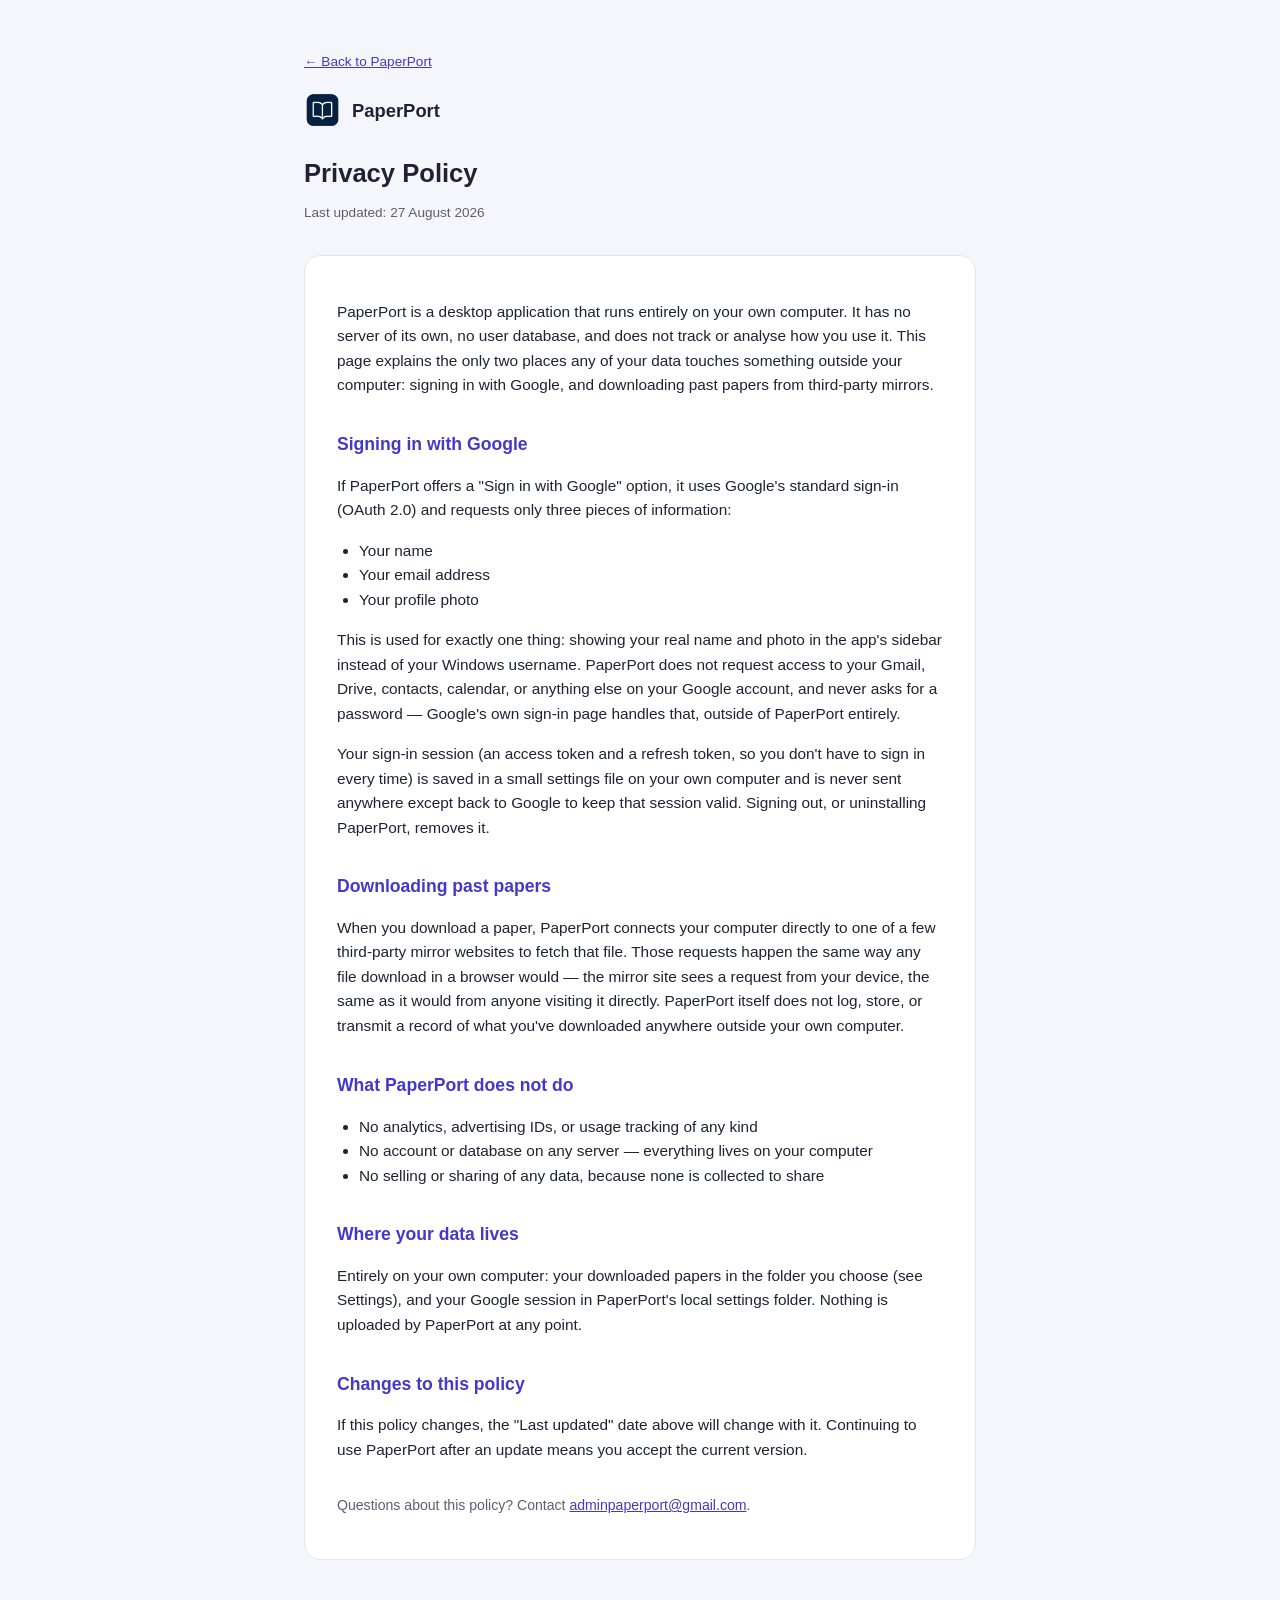
==== privacy.html @ 4df5bad0 "Initial PaperPort landing/download page, Privacy Policy, Terms of Service Co-Authored-By: Claude Son" ====
<!doctype html>
<html lang="en">
<head>
<meta charset="utf-8">
<meta name="viewport" content="width=device-width,initial-scale=1">
<title>Privacy Policy — PaperPort</title>
<link rel="icon" href="icon.png">
<style>
  :root{
    --primary:#5b4fe9; --primary-dark:#4438c9; --ink:#1f2233; --muted:#5c5f73;
    --bg:#f5f6fb; --surface:#ffffff; --border:#e6e6f0;
  }
  *{box-sizing:border-box}
  body{
    margin:0; background:var(--bg); color:var(--ink);
    font-family:-apple-system,BlinkMacSystemFont,"Segoe UI",Roboto,sans-serif;
    line-height:1.6;
  }
  .wrap{max-width:720px; margin:0 auto; padding:48px 24px 80px}
  .brand{display:flex; align-items:center; gap:12px; margin-bottom:8px}
  .brand img{width:36px; height:36px; border-radius:10px}
  .brand strong{font-size:1.15rem}
  .updated{color:var(--muted); font-size:.85rem; margin:0 0 32px}
  h1{font-size:1.6rem; margin:24px 0 8px}
  h2{font-size:1.1rem; margin:32px 0 8px; color:var(--primary-dark)}
  p, li{color:var(--ink); font-size:.96rem}
  ul{padding-left:22px}
  .card{background:var(--surface); border:1px solid var(--border); border-radius:16px; padding:28px 32px}
  .contact{color:var(--muted); font-size:.88rem; margin-top:32px}
  a{color:var(--primary-dark)}
  .back{display:inline-block; margin-bottom:20px; font-size:.85rem}
</style>
</head>
<body>
<div class="wrap">
  <a class="back" href="index.html">← Back to PaperPort</a>
  <div class="brand"><img src="icon.png" alt=""><strong>PaperPort</strong></div>
  <h1>Privacy Policy</h1>
  <p class="updated">Last updated: 27 August 2026</p>

  <div class="card">
    <p>PaperPort is a desktop application that runs entirely on your own computer. It has no
    server of its own, no user database, and does not track or analyse how you use it. This
    page explains the only two places any of your data touches something outside your
    computer: signing in with Google, and downloading past papers from third-party mirrors.</p>

    <h2>Signing in with Google</h2>
    <p>If PaperPort offers a "Sign in with Google" option, it uses Google's standard sign-in
    (OAuth 2.0) and requests only three pieces of information:</p>
    <ul>
      <li>Your name</li>
      <li>Your email address</li>
      <li>Your profile photo</li>
    </ul>
    <p>This is used for exactly one thing: showing your real name and photo in the app's
    sidebar instead of your Windows username. PaperPort does not request access to your
    Gmail, Drive, contacts, calendar, or anything else on your Google account, and never asks
    for a password — Google's own sign-in page handles that, outside of PaperPort entirely.</p>
    <p>Your sign-in session (an access token and a refresh token, so you don't have to sign in
    every time) is saved in a small settings file on your own computer and is never sent
    anywhere except back to Google to keep that session valid. Signing out, or uninstalling
    PaperPort, removes it.</p>

    <h2>Downloading past papers</h2>
    <p>When you download a paper, PaperPort connects your computer directly to one of a few
    third-party mirror websites to fetch that file. Those requests happen the same way any
    file download in a browser would — the mirror site sees a request from your device, the
    same as it would from anyone visiting it directly. PaperPort itself does not log, store,
    or transmit a record of what you've downloaded anywhere outside your own computer.</p>

    <h2>What PaperPort does not do</h2>
    <ul>
      <li>No analytics, advertising IDs, or usage tracking of any kind</li>
      <li>No account or database on any server — everything lives on your computer</li>
      <li>No selling or sharing of any data, because none is collected to share</li>
    </ul>

    <h2>Where your data lives</h2>
    <p>Entirely on your own computer: your downloaded papers in the folder you choose (see
    Settings), and your Google session in PaperPort's local settings folder. Nothing is
    uploaded by PaperPort at any point.</p>

    <h2>Changes to this policy</h2>
    <p>If this policy changes, the "Last updated" date above will change with it. Continuing
    to use PaperPort after an update means you accept the current version.</p>

    <p class="contact">Questions about this policy? Contact
      <a href="mailto:adminpaperport@gmail.com">adminpaperport@gmail.com</a>.</p>
  </div>
</div>
</body>
</html>
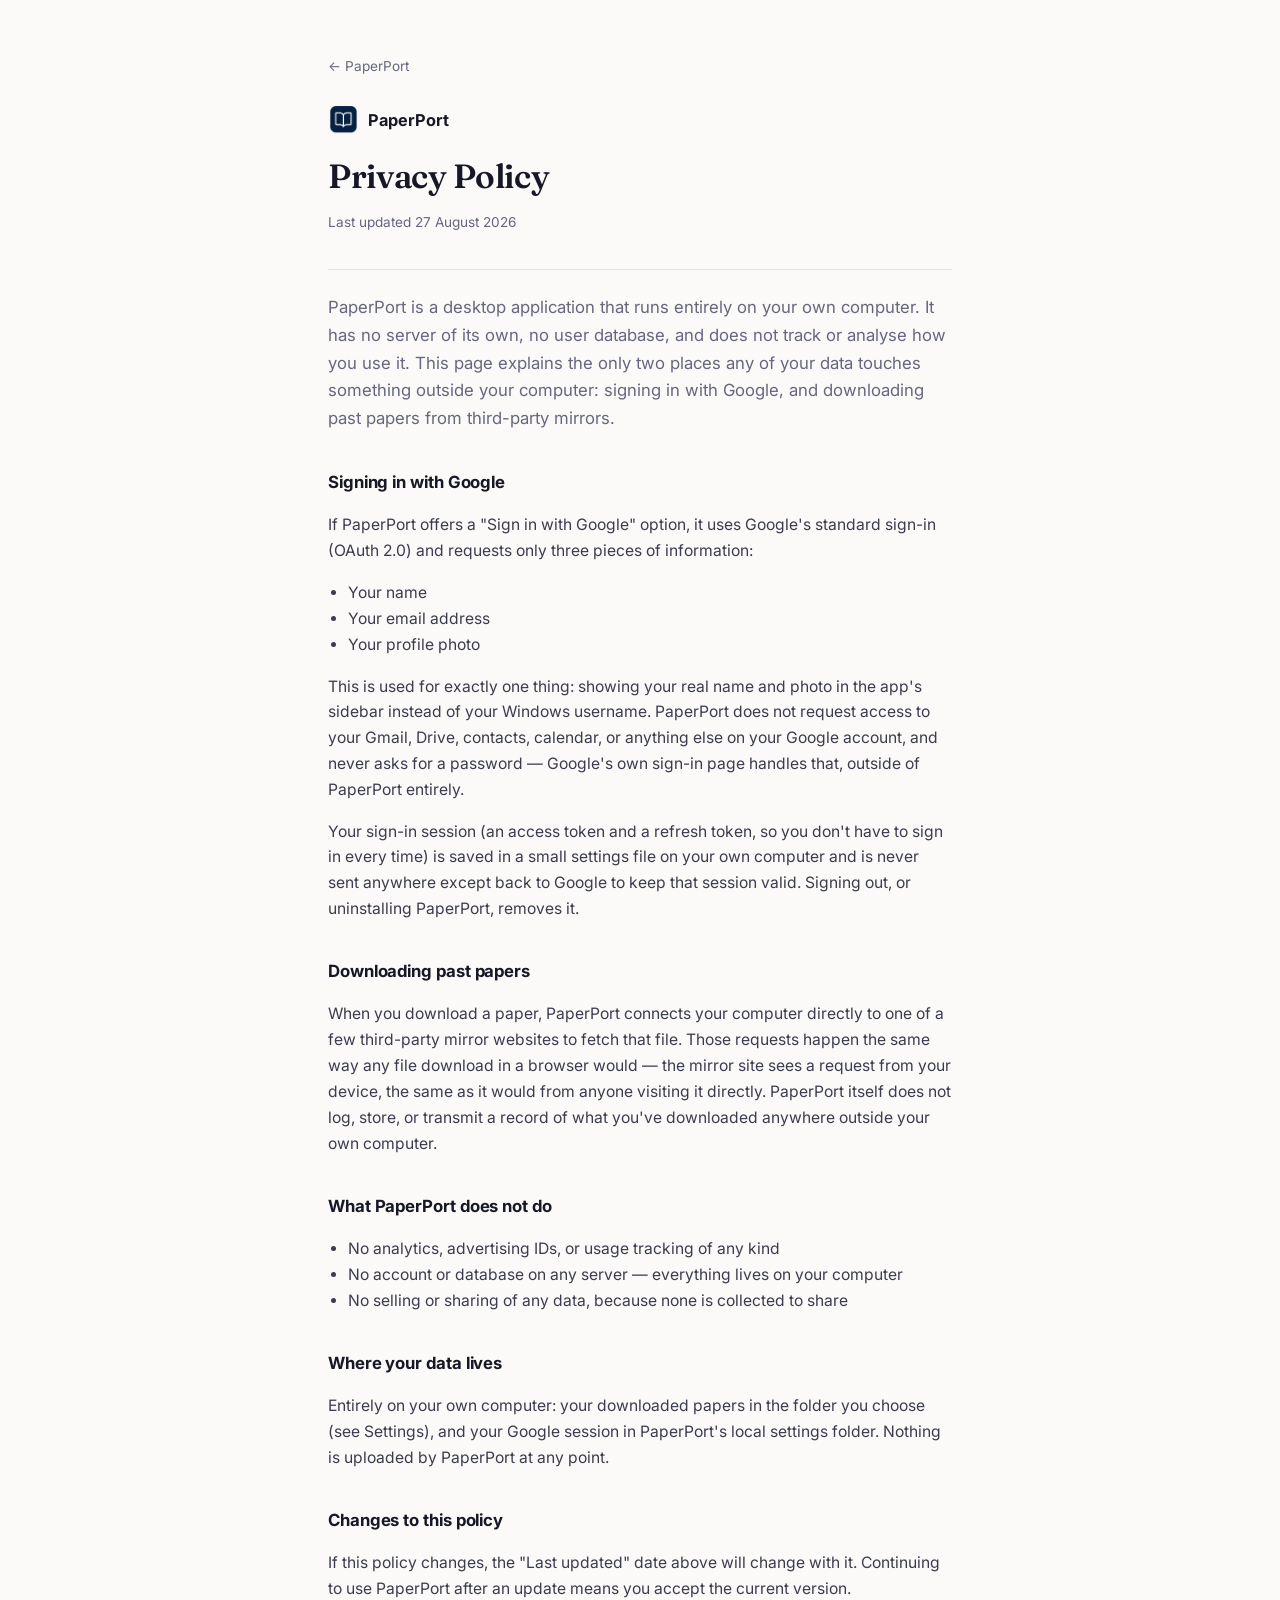
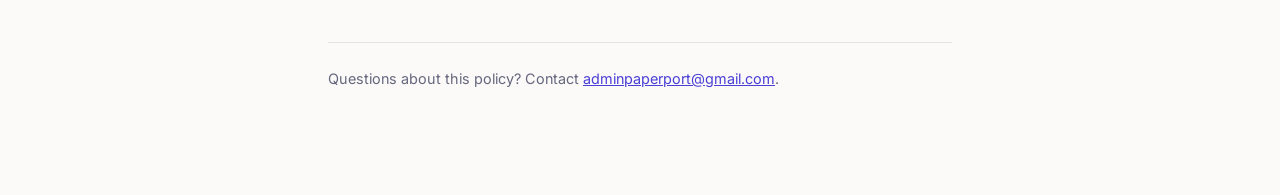
==== commit b6e053e3: "Redesign: editorial serif/sans pairing, real app mockup instead of placeholder, drop generic icon-gr" ====
--- a/privacy.html
+++ b/privacy.html
@@ -5,88 +5,91 @@
 <meta name="viewport" content="width=device-width,initial-scale=1">
 <title>Privacy Policy — PaperPort</title>
 <link rel="icon" href="icon.png">
+<link rel="preconnect" href="https://fonts.googleapis.com">
+<link rel="preconnect" href="https://fonts.gstatic.com" crossorigin>
+<link href="https://fonts.googleapis.com/css2?family=Fraunces:opsz,wght@9..144,500;9..144,600&family=Inter:wght@400;500;600;700&display=swap" rel="stylesheet">
 <style>
   :root{
-    --primary:#5b4fe9; --primary-dark:#4438c9; --ink:#1f2233; --muted:#5c5f73;
-    --bg:#f5f6fb; --surface:#ffffff; --border:#e6e6f0;
+    --primary:#4a3fd6; --ink:#171826; --muted:#66677e; --bg:#fbfaf8;
+    --line:#e5e3dd;
   }
   *{box-sizing:border-box}
   body{
     margin:0; background:var(--bg); color:var(--ink);
-    font-family:-apple-system,BlinkMacSystemFont,"Segoe UI",Roboto,sans-serif;
-    line-height:1.6;
+    font-family:'Inter',-apple-system,BlinkMacSystemFont,"Segoe UI",Roboto,sans-serif;
+    line-height:1.65; -webkit-font-smoothing:antialiased;
   }
-  .wrap{max-width:720px; margin:0 auto; padding:48px 24px 80px}
-  .brand{display:flex; align-items:center; gap:12px; margin-bottom:8px}
-  .brand img{width:36px; height:36px; border-radius:10px}
-  .brand strong{font-size:1.15rem}
-  .updated{color:var(--muted); font-size:.85rem; margin:0 0 32px}
-  h1{font-size:1.6rem; margin:24px 0 8px}
-  h2{font-size:1.1rem; margin:32px 0 8px; color:var(--primary-dark)}
-  p, li{color:var(--ink); font-size:.96rem}
-  ul{padding-left:22px}
-  .card{background:var(--surface); border:1px solid var(--border); border-radius:16px; padding:28px 32px}
-  .contact{color:var(--muted); font-size:.88rem; margin-top:32px}
-  a{color:var(--primary-dark)}
-  .back{display:inline-block; margin-bottom:20px; font-size:.85rem}
+  h1,.serif{font-family:'Fraunces',Georgia,serif}
+  a{color:var(--primary)}
+  .wrap{max-width:680px; margin:0 auto; padding:52px 28px 90px}
+  .back{display:inline-flex; align-items:center; gap:6px; font-size:.85rem; color:var(--muted); text-decoration:none; margin-bottom:28px}
+  .back:hover{color:var(--ink)}
+  .brand{display:flex; align-items:center; gap:10px; margin-bottom:6px}
+  .brand img{width:30px; height:30px; border-radius:8px}
+  .brand strong{font-size:1.02rem}
+  .updated{color:var(--muted); font-size:.85rem; margin:0 0 36px}
+  h1{font-size:2.1rem; font-weight:600; letter-spacing:-.01em; margin:14px 0 6px}
+  h2{font-size:1.05rem; font-weight:700; margin:36px 0 10px; letter-spacing:-.005em}
+  p, li{color:#3b3c4d; font-size:.98rem}
+  ul{padding-left:20px}
+  .lead{font-size:1.05rem; color:var(--muted); border-top:1px solid var(--line); padding-top:24px; margin-top:8px}
+  .contact{color:var(--muted); font-size:.9rem; margin-top:40px; padding-top:24px; border-top:1px solid var(--line)}
 </style>
 </head>
 <body>
 <div class="wrap">
-  <a class="back" href="index.html">← Back to PaperPort</a>
+  <a class="back" href="index.html">← PaperPort</a>
   <div class="brand"><img src="icon.png" alt=""><strong>PaperPort</strong></div>
   <h1>Privacy Policy</h1>
-  <p class="updated">Last updated: 27 August 2026</p>
+  <p class="updated">Last updated 27 August 2026</p>
 
-  <div class="card">
-    <p>PaperPort is a desktop application that runs entirely on your own computer. It has no
-    server of its own, no user database, and does not track or analyse how you use it. This
-    page explains the only two places any of your data touches something outside your
-    computer: signing in with Google, and downloading past papers from third-party mirrors.</p>
+  <p class="lead">PaperPort is a desktop application that runs entirely on your own computer. It has no
+  server of its own, no user database, and does not track or analyse how you use it. This
+  page explains the only two places any of your data touches something outside your
+  computer: signing in with Google, and downloading past papers from third-party mirrors.</p>
 
-    <h2>Signing in with Google</h2>
-    <p>If PaperPort offers a "Sign in with Google" option, it uses Google's standard sign-in
-    (OAuth 2.0) and requests only three pieces of information:</p>
-    <ul>
-      <li>Your name</li>
-      <li>Your email address</li>
-      <li>Your profile photo</li>
-    </ul>
-    <p>This is used for exactly one thing: showing your real name and photo in the app's
-    sidebar instead of your Windows username. PaperPort does not request access to your
-    Gmail, Drive, contacts, calendar, or anything else on your Google account, and never asks
-    for a password — Google's own sign-in page handles that, outside of PaperPort entirely.</p>
-    <p>Your sign-in session (an access token and a refresh token, so you don't have to sign in
-    every time) is saved in a small settings file on your own computer and is never sent
-    anywhere except back to Google to keep that session valid. Signing out, or uninstalling
-    PaperPort, removes it.</p>
+  <h2>Signing in with Google</h2>
+  <p>If PaperPort offers a "Sign in with Google" option, it uses Google's standard sign-in
+  (OAuth 2.0) and requests only three pieces of information:</p>
+  <ul>
+    <li>Your name</li>
+    <li>Your email address</li>
+    <li>Your profile photo</li>
+  </ul>
+  <p>This is used for exactly one thing: showing your real name and photo in the app's
+  sidebar instead of your Windows username. PaperPort does not request access to your
+  Gmail, Drive, contacts, calendar, or anything else on your Google account, and never asks
+  for a password — Google's own sign-in page handles that, outside of PaperPort entirely.</p>
+  <p>Your sign-in session (an access token and a refresh token, so you don't have to sign in
+  every time) is saved in a small settings file on your own computer and is never sent
+  anywhere except back to Google to keep that session valid. Signing out, or uninstalling
+  PaperPort, removes it.</p>
 
-    <h2>Downloading past papers</h2>
-    <p>When you download a paper, PaperPort connects your computer directly to one of a few
-    third-party mirror websites to fetch that file. Those requests happen the same way any
-    file download in a browser would — the mirror site sees a request from your device, the
-    same as it would from anyone visiting it directly. PaperPort itself does not log, store,
-    or transmit a record of what you've downloaded anywhere outside your own computer.</p>
+  <h2>Downloading past papers</h2>
+  <p>When you download a paper, PaperPort connects your computer directly to one of a few
+  third-party mirror websites to fetch that file. Those requests happen the same way any
+  file download in a browser would — the mirror site sees a request from your device, the
+  same as it would from anyone visiting it directly. PaperPort itself does not log, store,
+  or transmit a record of what you've downloaded anywhere outside your own computer.</p>
 
-    <h2>What PaperPort does not do</h2>
-    <ul>
-      <li>No analytics, advertising IDs, or usage tracking of any kind</li>
-      <li>No account or database on any server — everything lives on your computer</li>
-      <li>No selling or sharing of any data, because none is collected to share</li>
-    </ul>
+  <h2>What PaperPort does not do</h2>
+  <ul>
+    <li>No analytics, advertising IDs, or usage tracking of any kind</li>
+    <li>No account or database on any server — everything lives on your computer</li>
+    <li>No selling or sharing of any data, because none is collected to share</li>
+  </ul>
 
-    <h2>Where your data lives</h2>
-    <p>Entirely on your own computer: your downloaded papers in the folder you choose (see
-    Settings), and your Google session in PaperPort's local settings folder. Nothing is
-    uploaded by PaperPort at any point.</p>
+  <h2>Where your data lives</h2>
+  <p>Entirely on your own computer: your downloaded papers in the folder you choose (see
+  Settings), and your Google session in PaperPort's local settings folder. Nothing is
+  uploaded by PaperPort at any point.</p>
 
-    <h2>Changes to this policy</h2>
-    <p>If this policy changes, the "Last updated" date above will change with it. Continuing
-    to use PaperPort after an update means you accept the current version.</p>
+  <h2>Changes to this policy</h2>
+  <p>If this policy changes, the "Last updated" date above will change with it. Continuing
+  to use PaperPort after an update means you accept the current version.</p>
 
-    <p class="contact">Questions about this policy? Contact
-      <a href="mailto:adminpaperport@gmail.com">adminpaperport@gmail.com</a>.</p>
-  </div>
+  <p class="contact">Questions about this policy? Contact
+    <a href="mailto:adminpaperport@gmail.com">adminpaperport@gmail.com</a>.</p>
 </div>
 </body>
 </html>
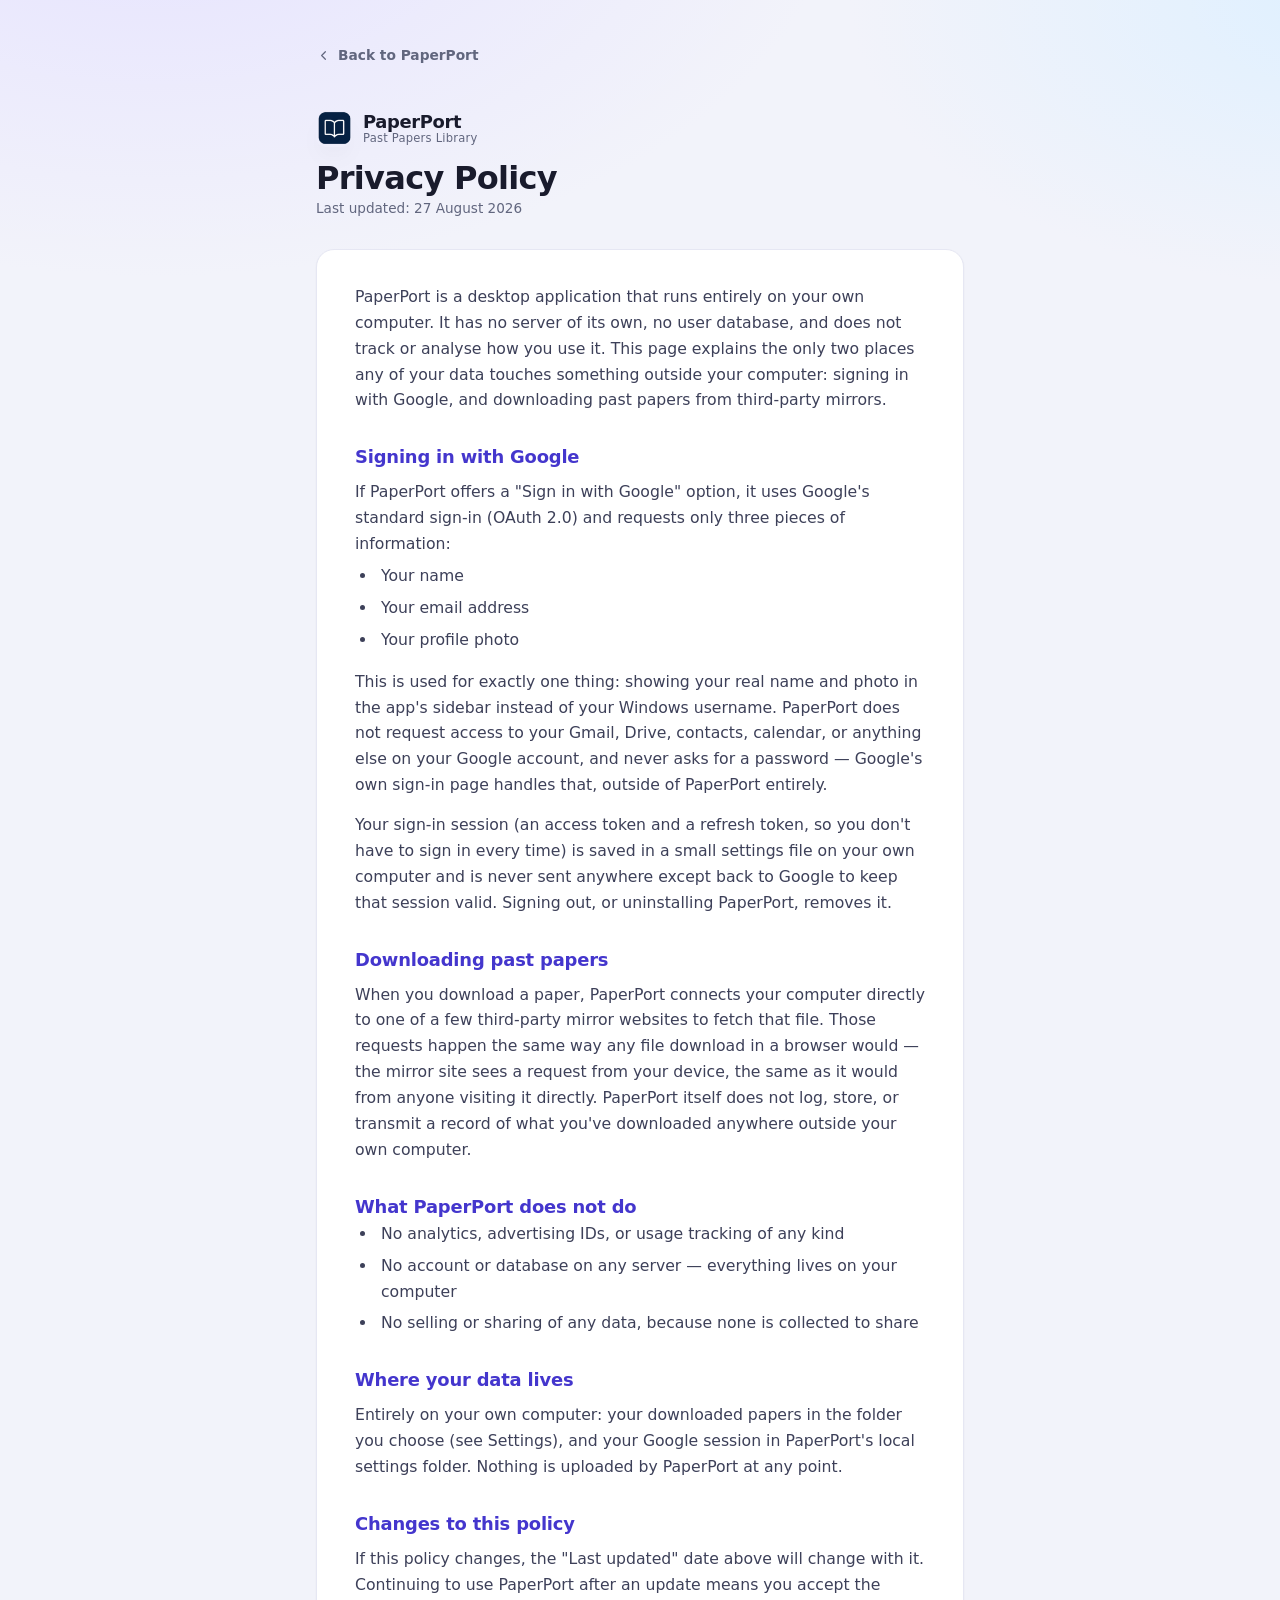
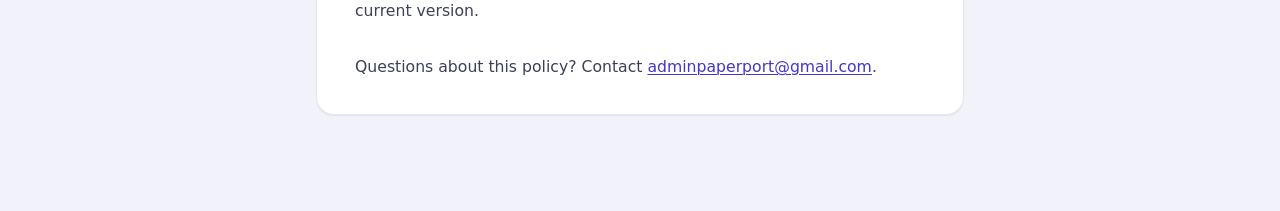
==== commit 9e4d783f: "Redesign the site on PaperPort's app design system Rebuild index.html, privacy.html and terms.html a" ====
--- a/privacy.html
+++ b/privacy.html
@@ -4,92 +4,90 @@
 <meta charset="utf-8">
 <meta name="viewport" content="width=device-width,initial-scale=1">
 <title>Privacy Policy — PaperPort</title>
+<meta name="description" content="How PaperPort handles your data: it runs entirely on your own computer, with no server, no database, and no tracking.">
 <link rel="icon" href="icon.png">
-<link rel="preconnect" href="https://fonts.googleapis.com">
-<link rel="preconnect" href="https://fonts.gstatic.com" crossorigin>
-<link href="https://fonts.googleapis.com/css2?family=Fraunces:opsz,wght@9..144,500;9..144,600&family=Inter:wght@400;500;600;700&display=swap" rel="stylesheet">
-<style>
-  :root{
-    --primary:#4a3fd6; --ink:#171826; --muted:#66677e; --bg:#fbfaf8;
-    --line:#e5e3dd;
-  }
-  *{box-sizing:border-box}
-  body{
-    margin:0; background:var(--bg); color:var(--ink);
-    font-family:'Inter',-apple-system,BlinkMacSystemFont,"Segoe UI",Roboto,sans-serif;
-    line-height:1.65; -webkit-font-smoothing:antialiased;
-  }
-  h1,.serif{font-family:'Fraunces',Georgia,serif}
-  a{color:var(--primary)}
-  .wrap{max-width:680px; margin:0 auto; padding:52px 28px 90px}
-  .back{display:inline-flex; align-items:center; gap:6px; font-size:.85rem; color:var(--muted); text-decoration:none; margin-bottom:28px}
-  .back:hover{color:var(--ink)}
-  .brand{display:flex; align-items:center; gap:10px; margin-bottom:6px}
-  .brand img{width:30px; height:30px; border-radius:8px}
-  .brand strong{font-size:1.02rem}
-  .updated{color:var(--muted); font-size:.85rem; margin:0 0 36px}
-  h1{font-size:2.1rem; font-weight:600; letter-spacing:-.01em; margin:14px 0 6px}
-  h2{font-size:1.05rem; font-weight:700; margin:36px 0 10px; letter-spacing:-.005em}
-  p, li{color:#3b3c4d; font-size:.98rem}
-  ul{padding-left:20px}
-  .lead{font-size:1.05rem; color:var(--muted); border-top:1px solid var(--line); padding-top:24px; margin-top:8px}
-  .contact{color:var(--muted); font-size:.9rem; margin-top:40px; padding-top:24px; border-top:1px solid var(--line)}
-</style>
+<link rel="stylesheet" href="site.css">
 </head>
-<body>
-<div class="wrap">
-  <a class="back" href="index.html">← PaperPort</a>
-  <div class="brand"><img src="icon.png" alt=""><strong>PaperPort</strong></div>
-  <h1>Privacy Policy</h1>
-  <p class="updated">Last updated 27 August 2026</p>
+<body class="page-legal">
+<!--
+  DIRECTION CONTRACT — PaperPort Privacy Policy (PaperPort-Site privacy.html), Read
+  THESIS: A legal page that reads as part of the product, not a bolted-on
+    document. It refuses the flat generic-sans legal template the incumbent used.
+  OWN-WORLD: The shipped app's system — committed purple #5b4fe9, Segoe UI
+    Variable, dual radial-gradient ground, one soft-shadowed surface card, 18px
+    radii, purple section headings, full dark mode. Shared with site.css.
+  STORY: The reader wants to know what leaves their computer. They find the
+    answer — almost nothing — laid out in scannable sections with clear headings.
+  FIRST VIEWPORT: Back link, brand lockup, "Privacy Policy" H1, last-updated line,
+    then the policy opening inside a single reading card at a 68ch measure.
+  FORM: Single-column legal reading page. Inherits the established app world; no
+    concept-seed. Legal copy is verbatim from the prior version.
+  FINISH: unreviewed and undocumented is unfinished; this build ends with the finish review, the verdict, DESIGN.md, and every shipping raster carrying its provenance.
+-->
+<main>
+  <a class="back-link" href="index.html">
+    <svg viewBox="0 0 24 24" fill="none" aria-hidden="true"><path d="M15 6l-6 6 6 6" stroke="currentColor" stroke-width="1.9" stroke-linecap="round" stroke-linejoin="round"/></svg>
+    Back to PaperPort
+  </a>
 
-  <p class="lead">PaperPort is a desktop application that runs entirely on your own computer. It has no
-  server of its own, no user database, and does not track or analyse how you use it. This
-  page explains the only two places any of your data touches something outside your
-  computer: signing in with Google, and downloading past papers from third-party mirrors.</p>
+  <div class="legal-head">
+    <a class="brand" href="index.html">
+      <img src="icon.png" alt="">
+      <span class="brand-text"><strong>PaperPort</strong><span>Past Papers Library</span></span>
+    </a>
+    <h1>Privacy Policy</h1>
+    <p class="legal-updated">Last updated: 27 August 2026</p>
+  </div>
 
-  <h2>Signing in with Google</h2>
-  <p>If PaperPort offers a "Sign in with Google" option, it uses Google's standard sign-in
-  (OAuth 2.0) and requests only three pieces of information:</p>
-  <ul>
-    <li>Your name</li>
-    <li>Your email address</li>
-    <li>Your profile photo</li>
-  </ul>
-  <p>This is used for exactly one thing: showing your real name and photo in the app's
-  sidebar instead of your Windows username. PaperPort does not request access to your
-  Gmail, Drive, contacts, calendar, or anything else on your Google account, and never asks
-  for a password — Google's own sign-in page handles that, outside of PaperPort entirely.</p>
-  <p>Your sign-in session (an access token and a refresh token, so you don't have to sign in
-  every time) is saved in a small settings file on your own computer and is never sent
-  anywhere except back to Google to keep that session valid. Signing out, or uninstalling
-  PaperPort, removes it.</p>
+  <article class="legal-card">
+    <p>PaperPort is a desktop application that runs entirely on your own computer. It has no
+    server of its own, no user database, and does not track or analyse how you use it. This
+    page explains the only two places any of your data touches something outside your
+    computer: signing in with Google, and downloading past papers from third-party mirrors.</p>
 
-  <h2>Downloading past papers</h2>
-  <p>When you download a paper, PaperPort connects your computer directly to one of a few
-  third-party mirror websites to fetch that file. Those requests happen the same way any
-  file download in a browser would — the mirror site sees a request from your device, the
-  same as it would from anyone visiting it directly. PaperPort itself does not log, store,
-  or transmit a record of what you've downloaded anywhere outside your own computer.</p>
+    <h2>Signing in with Google</h2>
+    <p>If PaperPort offers a "Sign in with Google" option, it uses Google's standard sign-in
+    (OAuth 2.0) and requests only three pieces of information:</p>
+    <ul>
+      <li>Your name</li>
+      <li>Your email address</li>
+      <li>Your profile photo</li>
+    </ul>
+    <p>This is used for exactly one thing: showing your real name and photo in the app's
+    sidebar instead of your Windows username. PaperPort does not request access to your
+    Gmail, Drive, contacts, calendar, or anything else on your Google account, and never asks
+    for a password — Google's own sign-in page handles that, outside of PaperPort entirely.</p>
+    <p>Your sign-in session (an access token and a refresh token, so you don't have to sign in
+    every time) is saved in a small settings file on your own computer and is never sent
+    anywhere except back to Google to keep that session valid. Signing out, or uninstalling
+    PaperPort, removes it.</p>
 
-  <h2>What PaperPort does not do</h2>
-  <ul>
-    <li>No analytics, advertising IDs, or usage tracking of any kind</li>
-    <li>No account or database on any server — everything lives on your computer</li>
-    <li>No selling or sharing of any data, because none is collected to share</li>
-  </ul>
+    <h2>Downloading past papers</h2>
+    <p>When you download a paper, PaperPort connects your computer directly to one of a few
+    third-party mirror websites to fetch that file. Those requests happen the same way any
+    file download in a browser would — the mirror site sees a request from your device, the
+    same as it would from anyone visiting it directly. PaperPort itself does not log, store,
+    or transmit a record of what you've downloaded anywhere outside your own computer.</p>
 
-  <h2>Where your data lives</h2>
-  <p>Entirely on your own computer: your downloaded papers in the folder you choose (see
-  Settings), and your Google session in PaperPort's local settings folder. Nothing is
-  uploaded by PaperPort at any point.</p>
+    <h2>What PaperPort does not do</h2>
+    <ul>
+      <li>No analytics, advertising IDs, or usage tracking of any kind</li>
+      <li>No account or database on any server — everything lives on your computer</li>
+      <li>No selling or sharing of any data, because none is collected to share</li>
+    </ul>
 
-  <h2>Changes to this policy</h2>
-  <p>If this policy changes, the "Last updated" date above will change with it. Continuing
-  to use PaperPort after an update means you accept the current version.</p>
+    <h2>Where your data lives</h2>
+    <p>Entirely on your own computer: your downloaded papers in the folder you choose (see
+    Settings), and your Google session in PaperPort's local settings folder. Nothing is
+    uploaded by PaperPort at any point.</p>
 
-  <p class="contact">Questions about this policy? Contact
-    <a href="mailto:adminpaperport@gmail.com">adminpaperport@gmail.com</a>.</p>
-</div>
+    <h2>Changes to this policy</h2>
+    <p>If this policy changes, the "Last updated" date above will change with it. Continuing
+    to use PaperPort after an update means you accept the current version.</p>
+
+    <p class="legal-contact">Questions about this policy? Contact
+      <a href="mailto:adminpaperport@gmail.com">adminpaperport@gmail.com</a>.</p>
+  </article>
+</main>
 </body>
 </html>
--- a/site.css
+++ b/site.css
@@ -0,0 +1,340 @@
+/* PaperPort marketing site — shared design system.
+   Ported from the shipped app (school_web/style.css) so the site and the product
+   read as one thing: committed purple #5b4fe9, teal accent, Segoe UI Variable,
+   dual radial-gradient ground, layered shadows, full dark mode. */
+
+:root{
+  color-scheme:light;
+  --bg:#f2f3fa;
+  --bg-tint:radial-gradient(1100px 620px at 12% -12%, #e6e3ff 0%, transparent 62%),
+            radial-gradient(900px 520px at 105% 0%, #dff0ff 0%, transparent 55%);
+  --surface:#ffffff; --surface-2:#f7f7fd; --surface-3:#eef0f9;
+  --ink:#191b2c; --ink-soft:#3d4059; --muted:#61667e;
+  --border:#e6e7f3; --border-strong:#d8d9ec;
+  --primary:#5b4fe9; --primary-dark:#4436cd; --primary-soft:#ecebfd; --primary-ring:rgba(91,79,233,.18);
+  --accent:#00b4a6;
+  --ok:#12a150;
+  /* Fill gradient for buttons/badges — tuned to hold white text at >=4.5:1 in both themes. */
+  --grad-start:#5b4fe9; --grad-end:#4436cd;
+  --grad-shadow:0 10px 26px -10px var(--primary);
+  --shadow-sm:0 1px 2px rgba(24,26,48,.05), 0 1px 1px rgba(24,26,48,.03);
+  --shadow-md:0 12px 28px -12px rgba(24,26,48,.18);
+  --shadow-lg:0 32px 64px -24px rgba(24,26,48,.28);
+  --radius:18px; --radius-sm:12px; --radius-pill:999px;
+  --ease:cubic-bezier(.2,.8,.25,1);
+  --measure:68ch;
+}
+@media (prefers-color-scheme:dark){
+  :root{
+    color-scheme:dark;
+    --bg:#0e0f1a;
+    --bg-tint:radial-gradient(1100px 620px at 12% -12%, #241f4d 0%, transparent 62%),
+              radial-gradient(900px 520px at 105% 0%, #10314a 0%, transparent 55%);
+    --surface:#171930; --surface-2:#1e2039; --surface-3:#262946;
+    --ink:#eceefb; --ink-soft:#c3c6de; --muted:#9a9fbc;
+    --border:#282b48; --border-strong:#343858;
+    --primary:#7d72ff; --primary-dark:#a49cff; --primary-soft:#252449; --primary-ring:rgba(125,114,255,.28);
+    --grad-start:#5f53ea; --grad-end:#4a3dd4;
+    --grad-shadow:var(--shadow-md);
+    --shadow-sm:0 1px 2px rgba(0,0,0,.4);
+    --shadow-md:0 14px 32px -14px rgba(0,0,0,.65);
+    --shadow-lg:0 34px 70px -26px rgba(0,0,0,.75);
+  }
+}
+
+*,*::before,*::after{box-sizing:border-box}
+html{scroll-behavior:smooth}
+@media (prefers-reduced-motion:reduce){
+  html{scroll-behavior:auto}
+  *{animation-duration:.01ms !important; animation-iteration-count:1 !important; transition-duration:.01ms !important}
+}
+body{
+  margin:0; color:var(--ink);
+  background-color:var(--bg); background-image:var(--bg-tint);
+  background-attachment:fixed; background-repeat:no-repeat;
+  font-family:"Segoe UI Variable Display","Segoe UI",Inter,system-ui,-apple-system,"Helvetica Neue",Arial,sans-serif;
+  font-size:16px; line-height:1.65; overflow-x:clip;
+  -webkit-font-smoothing:antialiased; text-rendering:optimizeLegibility;
+}
+h1,h2,h3,h4{margin:0; font-weight:750; letter-spacing:-.022em; line-height:1.12; text-wrap:balance}
+p{margin:0}
+a{color:var(--primary-dark); text-decoration-thickness:1px; text-underline-offset:2px}
+a:hover{text-decoration-color:var(--primary)}
+img{max-width:100%; display:block}
+button{font:inherit}
+
+::selection{background:var(--primary-ring); color:var(--ink)}
+::-webkit-scrollbar{width:11px; height:11px}
+::-webkit-scrollbar-track{background:transparent}
+::-webkit-scrollbar-thumb{background:var(--border-strong); border-radius:99px; border:2px solid transparent; background-clip:content-box}
+::-webkit-scrollbar-thumb:hover{background:var(--muted); background-clip:content-box}
+:focus-visible{outline:2px solid var(--primary); outline-offset:2px; border-radius:6px}
+
+.wrap{max-width:1120px; margin:0 auto; padding:0 28px}
+
+/* ---------------- Brand lockup ---------------- */
+.brand{display:flex; align-items:center; gap:11px; text-decoration:none; color:inherit}
+.brand img{width:36px; height:36px; border-radius:10px; box-shadow:var(--shadow-md)}
+.brand-text{line-height:1.15}
+.brand-text strong{display:block; font-size:1.12rem; letter-spacing:-.02em}
+.brand-text span{display:block; font-size:.72rem; color:var(--muted); letter-spacing:.02em}
+
+/* ---------------- Buttons ---------------- */
+.btn{
+  display:inline-flex; align-items:center; justify-content:center; gap:9px;
+  padding:13px 22px; border-radius:var(--radius-pill); border:1px solid transparent;
+  font-weight:650; font-size:.95rem; line-height:1; white-space:nowrap; cursor:pointer;
+  text-decoration:none;
+  transition:transform .15s var(--ease), box-shadow .18s var(--ease),
+             background .18s var(--ease), border-color .18s var(--ease), color .18s var(--ease);
+}
+.btn svg{width:17px; height:17px; flex:none}
+.btn:hover{transform:translateY(-1px)}
+.btn:active{transform:translateY(0)}
+.btn-primary{
+  background:linear-gradient(135deg,var(--grad-start),var(--grad-end)); color:#fff;
+  box-shadow:var(--grad-shadow), var(--shadow-sm);
+}
+.btn-primary:hover{box-shadow:var(--grad-shadow), var(--shadow-md)}
+.btn-secondary{background:var(--surface); color:var(--ink); border-color:var(--border-strong); box-shadow:var(--shadow-sm)}
+.btn-secondary:hover{border-color:var(--primary); color:var(--primary-dark); box-shadow:var(--shadow-md)}
+.btn-sm{padding:9px 16px; font-size:.85rem}
+
+/* ---------------- Site header ---------------- */
+.site-header{
+  position:sticky; top:0; z-index:50;
+  background:color-mix(in srgb, var(--bg) 82%, transparent);
+  backdrop-filter:saturate(160%) blur(12px);
+  -webkit-backdrop-filter:saturate(160%) blur(12px);
+  border-bottom:1px solid transparent; transition:border-color .2s var(--ease), background .2s var(--ease);
+}
+.site-header.scrolled{border-bottom-color:var(--border); background:color-mix(in srgb, var(--bg) 92%, transparent)}
+.site-header .wrap{display:flex; align-items:center; justify-content:space-between; height:68px}
+.header-actions{display:flex; align-items:center; gap:14px}
+.header-link{color:var(--ink-soft); font-weight:600; font-size:.9rem; text-decoration:none; display:inline-flex; align-items:center; gap:7px}
+.header-link:hover{color:var(--primary-dark)}
+.header-link svg{width:16px; height:16px}
+
+/* ---------------- Hero ---------------- */
+.hero{padding:72px 0 40px; overflow:clip}
+.hero-grid{display:grid; grid-template-columns:minmax(0,0.94fr) minmax(0,1.06fr); gap:52px; align-items:center}
+.hero-grid > *{min-width:0}
+.hero-copy{max-width:34rem}
+.hero h1{font-size:clamp(2.3rem,4.6vw,3.5rem)}
+.hero-lede{margin-top:20px; font-size:1.14rem; color:var(--ink-soft); line-height:1.6}
+.hero-cta{display:flex; flex-wrap:wrap; gap:12px; margin-top:30px}
+.hero-req{margin-top:16px; font-size:.82rem; color:var(--muted); display:flex; align-items:center; gap:8px}
+.hero-req svg{width:14px; height:14px; flex:none; color:var(--ok)}
+
+/* ---------------- App mock (faithful HTML/CSS recreation of school_web) ---- */
+/* A window frame, not a card: elevation + clip only, plus a title bar. */
+.app-mock{
+  position:relative; border-radius:16px;
+  box-shadow:var(--shadow-lg), inset 0 0 0 1px color-mix(in srgb, var(--ink) 9%, transparent);
+  overflow:hidden; transform:perspective(1600px) rotateY(-6deg) rotateX(1.5deg);
+  transform-origin:left center; isolation:isolate; min-width:0;
+}
+.app-mock::after{
+  content:""; position:absolute; inset:0; pointer-events:none; z-index:3;
+  background:linear-gradient(115deg, transparent 62%, color-mix(in srgb, var(--primary) 9%, transparent));
+}
+.mock-titlebar{
+  display:flex; align-items:center; gap:8px; height:30px; padding:0 12px;
+  background:var(--surface-2); border-bottom:1px solid var(--border);
+  font-size:.66rem; font-weight:650; color:var(--muted);
+}
+.mock-titlebar span{margin-left:auto; display:flex; gap:14px; color:var(--border-strong)}
+.mock-titlebar span::before,.mock-titlebar span::after{content:""; width:9px; height:1.5px; background:currentColor; align-self:center}
+.mock-shell{display:flex; width:566px; font-size:12px; line-height:1.4}
+
+.mock-side{
+  width:170px; flex:none; background:var(--surface); border-right:1px solid var(--border);
+  padding:15px 11px; display:flex; flex-direction:column; gap:3px;
+}
+.mock-side .brand{gap:9px; padding:4px 6px 16px}
+.mock-side .brand img{width:26px; height:26px; border-radius:8px}
+.mock-side .brand-text strong{font-size:.92rem}
+.mock-side .brand-text span{font-size:.6rem}
+.mock-nav{
+  display:flex; align-items:center; gap:9px; padding:9px 10px; border-radius:9px;
+  color:var(--muted); font-weight:600; position:relative;
+}
+.mock-nav svg{width:15px; height:15px; flex:none}
+.mock-nav.active{background:var(--primary-soft); color:var(--primary-dark)}
+.mock-nav.active::before{content:""; position:absolute; left:2px; top:50%; transform:translateY(-50%); width:3px; height:15px; border-radius:9px; background:var(--primary)}
+.mock-side-spacer{flex:1}
+.mock-user{
+  display:flex; align-items:center; gap:8px; padding:9px; border-radius:11px;
+  background:var(--surface-2);
+}
+.mock-avatar{
+  width:26px; height:26px; border-radius:50%; flex:none; display:flex; align-items:center; justify-content:center;
+  background:var(--grad-start); color:#fff; font-weight:700; font-size:.7rem;
+}
+.mock-user-text{overflow:hidden}
+.mock-user-text i{display:block; font-style:normal; font-size:.56rem; text-transform:uppercase; letter-spacing:.05em; color:var(--muted)}
+.mock-user-text b{display:block; font-size:.72rem; white-space:nowrap; overflow:hidden; text-overflow:ellipsis}
+
+.mock-main{flex:1; min-width:0; padding:15px 14px; display:flex; flex-direction:column; gap:12px; background:var(--bg); background-image:var(--bg-tint)}
+.mock-stepper{
+  display:flex; align-items:center; gap:5px; padding:9px 12px; background:var(--surface);
+  border-radius:var(--radius-pill);
+}
+.mock-step{display:flex; align-items:center; gap:5px; flex:none}
+.mock-step i{
+  width:18px; height:18px; border-radius:50%; display:flex; align-items:center; justify-content:center;
+  font-style:normal; font-weight:750; font-size:.58rem;
+  background:var(--surface-3); color:var(--muted);
+}
+.mock-step span{font-size:.6rem; font-weight:650; color:var(--muted); white-space:nowrap}
+.mock-step.done i{background:var(--grad-start); color:#fff}
+.mock-step.done span{color:var(--ink)}
+.mock-step.active i{background:linear-gradient(135deg,var(--grad-start),var(--grad-end)); color:#fff; box-shadow:0 0 0 4px var(--primary-ring)}
+.mock-step.active span{color:var(--primary-dark)}
+.mock-step-line{flex:1; height:2px; min-width:5px; border-radius:2px; background:var(--surface-3)}
+.mock-step-line.done{background:var(--primary)}
+
+.mock-body{display:grid; grid-template-columns:1fr 124px; gap:9px; align-items:start}
+.mock-panel{background:var(--surface); border-radius:12px; padding:14px}
+.mock-h{font-size:.78rem; font-weight:750; letter-spacing:-.01em; margin-bottom:10px}
+.mock-chip-row{display:flex; flex-wrap:wrap; gap:6px}
+.mock-chip{
+  border:1.5px solid var(--border-strong); border-radius:var(--radius-pill); padding:6px 11px;
+  font-size:.66rem; font-weight:600; color:var(--ink-soft); background:var(--surface);
+}
+.mock-chip.on{background:linear-gradient(135deg,var(--grad-start),var(--grad-end)); border-color:transparent; color:#fff}
+.mock-panel--sel .mock-h{font-size:.74rem; margin-bottom:9px}
+.mock-sel-group{font-size:.56rem; font-weight:750; text-transform:uppercase; letter-spacing:.06em; color:var(--muted); margin:9px 0 4px}
+.mock-sel-group:first-of-type{margin-top:0}
+.mock-sel-val{font-size:.7rem; color:var(--ink); font-weight:600}
+.mock-sel-total{display:flex; align-items:center; justify-content:space-between; margin-top:11px; padding-top:9px; border-top:1px solid var(--border); font-size:.7rem; font-weight:700}
+.mock-sel-total b{background:linear-gradient(135deg,var(--grad-start),var(--grad-end)); color:#fff; padding:3px 9px; border-radius:var(--radius-pill); font-size:.66rem}
+.mock-actionbar{
+  display:flex; align-items:center; justify-content:space-between; gap:12px;
+  background:var(--surface); border-radius:12px; box-shadow:var(--shadow-sm); padding:11px 14px;
+}
+.mock-actionbar div{font-size:.62rem; color:var(--muted); line-height:1.35}
+.mock-actionbar div b{display:block; color:var(--ink); font-size:.7rem}
+.mock-go{
+  display:inline-flex; align-items:center; gap:6px; padding:9px 15px; border-radius:var(--radius-pill);
+  background:linear-gradient(135deg,var(--grad-start),var(--grad-end)); color:#fff; font-size:.72rem; font-weight:700;
+}
+.mock-go svg{width:13px; height:13px}
+
+/* ---------------- Section rhythm ---------------- */
+.section{padding:64px 0}
+.section-head{max-width:40rem; margin-bottom:40px}
+.section-head h2{font-size:clamp(1.6rem,2.6vw,2.15rem)}
+.section-head p{margin-top:12px; color:var(--ink-soft); font-size:1.05rem}
+
+/* How it works — a numbered sequence, so the numbers carry real information */
+.steps{display:grid; grid-template-columns:repeat(3,1fr); gap:20px}
+.step{
+  position:relative; padding:26px 22px; border-radius:var(--radius);
+  background:var(--surface); box-shadow:var(--shadow-sm);
+}
+.step:not(:last-child)::after{
+  content:""; position:absolute; top:44px; right:-13px; width:12px; height:2px;
+  background:var(--border-strong); border-radius:2px;
+}
+.step-num{
+  width:36px; height:36px; border-radius:11px; display:flex; align-items:center; justify-content:center;
+  font-weight:750; font-size:1rem; color:#fff; margin-bottom:16px;
+  background:linear-gradient(135deg,var(--grad-start),var(--grad-end));
+}
+.step h3{font-size:1.05rem}
+.step p{margin-top:8px; color:var(--muted); font-size:.92rem; line-height:1.55}
+
+/* Features — an inline-icon list, not a wall of identical cards */
+.features{
+  display:grid; grid-template-columns:1fr 1fr; column-gap:46px; row-gap:4px;
+  border-top:1px solid var(--border); padding-top:8px;
+}
+.feature{
+  display:grid; grid-template-columns:24px 1fr; column-gap:14px; row-gap:7px; align-items:center;
+  padding:22px 2px;
+}
+.feature-icon{
+  grid-row:1; width:24px; height:24px; color:var(--primary);
+  transition:color .18s var(--ease), transform .18s var(--ease);
+}
+.feature-icon svg{width:24px; height:24px}
+.feature h3{grid-column:2; font-size:1.02rem}
+.feature p{grid-column:2; margin:0; color:var(--muted); font-size:.9rem; line-height:1.55}
+.feature:hover .feature-icon{color:var(--primary-dark); transform:translateY(-1px)}
+
+/* Copyright strip */
+.rights{
+  margin:12px 0 0; padding-top:26px; border-top:1px solid var(--border);
+  text-align:center; color:var(--muted); font-size:.82rem; line-height:1.6; max-width:44rem; margin-inline:auto;
+}
+
+/* Final CTA */
+.cta-band{
+  position:relative; overflow:hidden; text-align:center;
+  padding:56px 32px; border-radius:26px;
+  background:
+    radial-gradient(680px 340px at 50% -25%, color-mix(in srgb, var(--primary) 40%, transparent), transparent 72%),
+    var(--surface);
+  box-shadow:var(--shadow-md);
+}
+.cta-band h2{font-size:clamp(1.6rem,2.8vw,2.2rem)}
+.cta-band p{margin:12px auto 26px; color:var(--ink-soft); max-width:32rem}
+
+/* ---------------- Footer ---------------- */
+.site-footer{border-top:1px solid var(--border); margin-top:72px; padding:34px 0 56px}
+.site-footer .wrap{display:flex; flex-wrap:wrap; gap:18px 26px; align-items:center; justify-content:space-between}
+.footer-links{display:flex; flex-wrap:wrap; gap:8px 18px; font-size:.85rem}
+.footer-links a{color:var(--muted); text-decoration:none}
+.footer-links a:hover{color:var(--primary-dark)}
+.footer-copy{color:var(--muted); font-size:.82rem}
+
+/* ---------------- Reveal-on-scroll ---------------- */
+.reveal{opacity:0; transform:translateY(18px); transition:opacity .6s var(--ease), transform .6s var(--ease)}
+.reveal.in{opacity:1; transform:none}
+@media (prefers-reduced-motion:reduce){.reveal{opacity:1; transform:none}}
+
+/* ---------------- Legal pages ---------------- */
+.page-legal main{max-width:44rem; margin:0 auto; padding:44px 28px 96px}
+.back-link{
+  display:inline-flex; align-items:center; gap:7px; font-size:.86rem; font-weight:600;
+  color:var(--muted); text-decoration:none; margin-bottom:26px;
+}
+.back-link:hover{color:var(--primary-dark)}
+.back-link svg{width:15px; height:15px}
+.legal-head{margin-bottom:8px}
+.legal-head .brand{margin:18px 0 14px}
+.page-legal h1{font-size:2rem}
+.legal-updated{color:var(--muted); font-size:.85rem; margin-bottom:30px}
+.legal-card{
+  background:var(--surface); border:1px solid var(--border); border-radius:var(--radius);
+  box-shadow:var(--shadow-sm); padding:34px 38px;
+}
+.legal-card > * + *{margin-top:14px}
+.legal-card p,.legal-card li{color:var(--ink-soft); font-size:.98rem; max-width:var(--measure)}
+.legal-card h2{
+  font-size:1.12rem; color:var(--primary-dark); letter-spacing:-.01em;
+  margin-top:34px; margin-bottom:-2px;
+}
+.legal-card ul{margin-top:6px; padding-left:22px; display:flex; flex-direction:column; gap:6px}
+.legal-card li{padding-left:4px; max-width:calc(var(--measure) - 1.5rem)}
+.legal-contact{margin-top:30px; color:var(--muted); font-size:.9rem}
+
+/* ---------------- Responsive ---------------- */
+@media (max-width:960px){
+  .hero{padding:48px 0 24px}
+  .hero-grid{grid-template-columns:1fr; gap:40px}
+  .hero-copy{max-width:none}
+  .app-mock{transform:none; margin:0}
+  .app-mock-scroll{min-width:0; max-width:100%; overflow-x:auto; -webkit-overflow-scrolling:touch}
+  .steps,.features{grid-template-columns:1fr}
+  .step:not(:last-child)::after{display:none}
+  .section{padding:48px 0}
+}
+@media (max-width:560px){
+  .wrap{padding:0 20px}
+  .header-link.hide-sm{display:none}
+  .hero h1{font-size:2.05rem}
+  .legal-card{padding:26px 22px}
+  .cta-band{padding:44px 22px}
+}
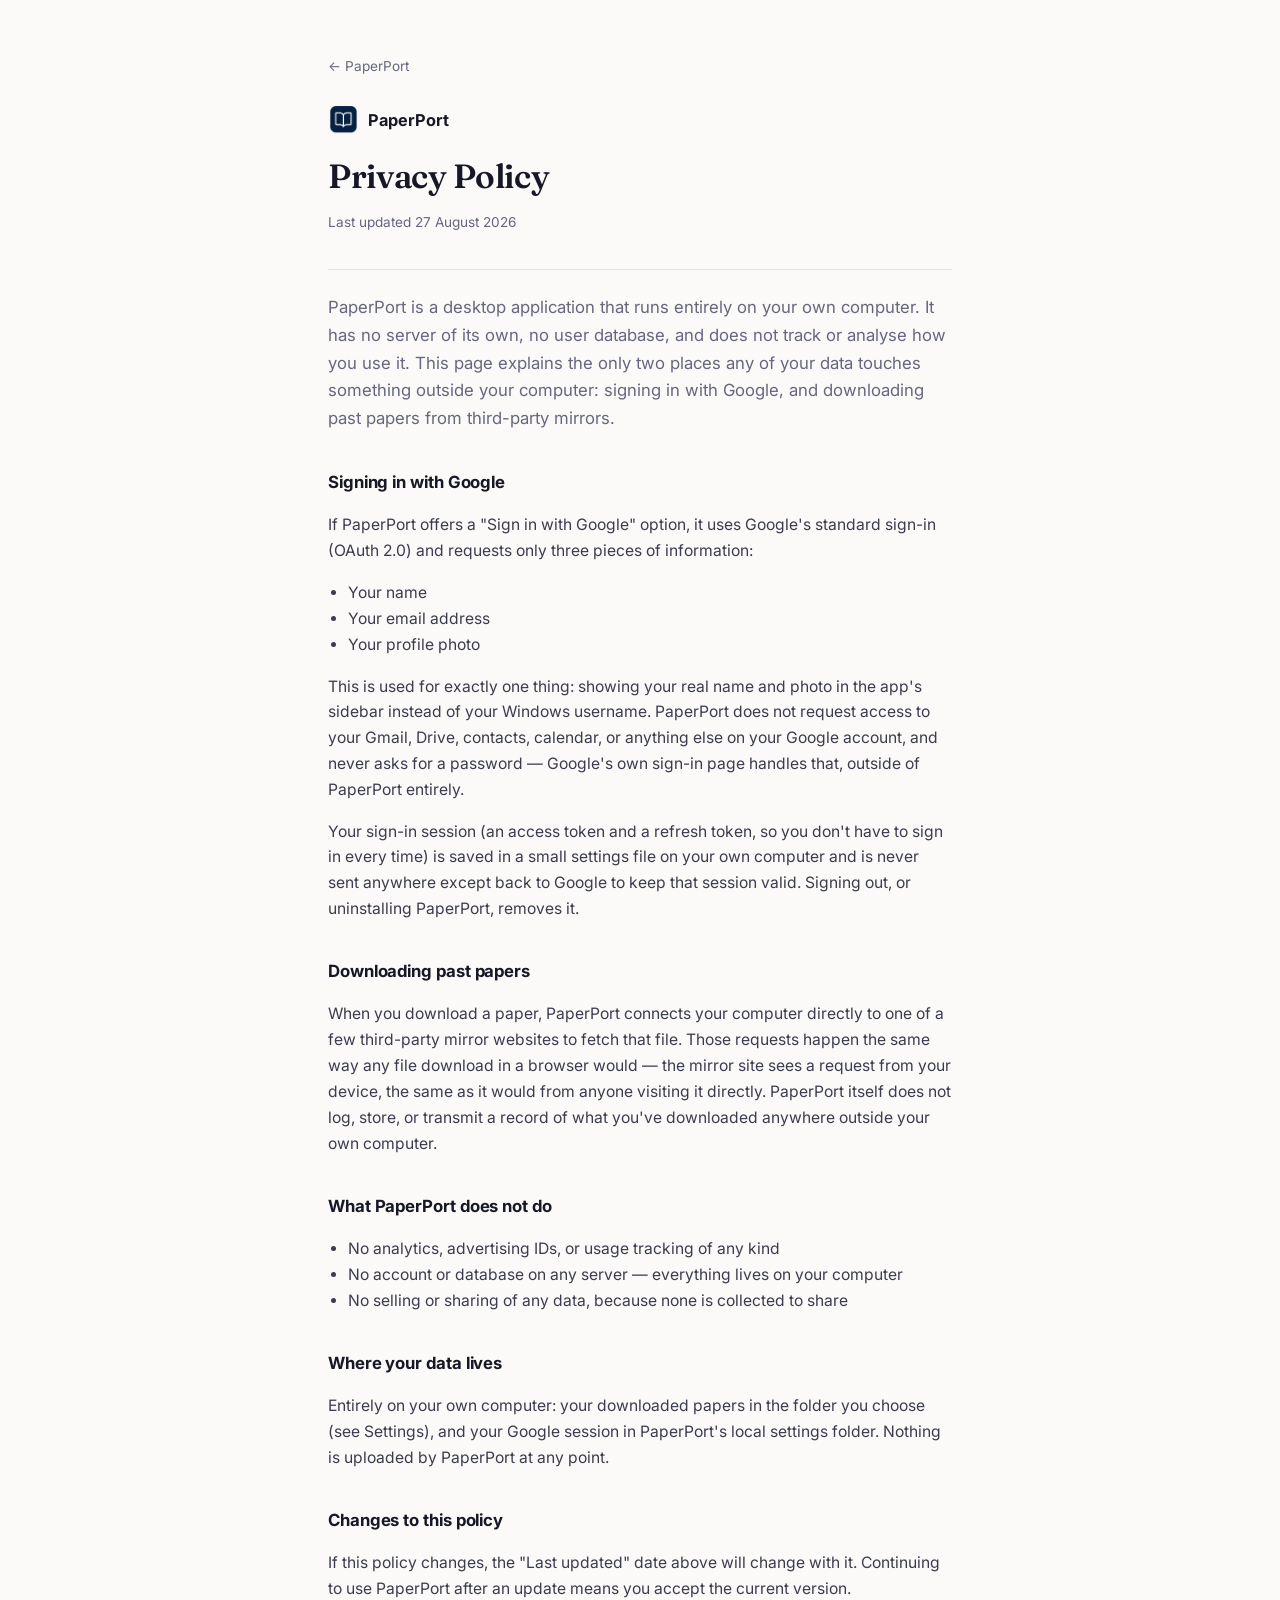
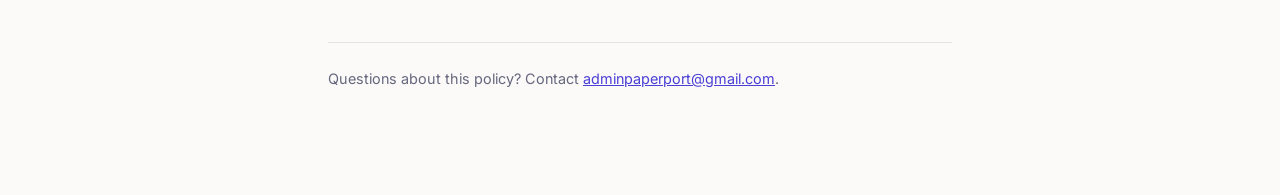
==== commit 351c2c44: "Revert "Redesign the site on PaperPort's app design system" This reverts commit 9e4d783f1bd15b631278" ====
--- a/privacy.html
+++ b/privacy.html
@@ -4,90 +4,92 @@
 <meta charset="utf-8">
 <meta name="viewport" content="width=device-width,initial-scale=1">
 <title>Privacy Policy — PaperPort</title>
-<meta name="description" content="How PaperPort handles your data: it runs entirely on your own computer, with no server, no database, and no tracking.">
 <link rel="icon" href="icon.png">
-<link rel="stylesheet" href="site.css">
+<link rel="preconnect" href="https://fonts.googleapis.com">
+<link rel="preconnect" href="https://fonts.gstatic.com" crossorigin>
+<link href="https://fonts.googleapis.com/css2?family=Fraunces:opsz,wght@9..144,500;9..144,600&family=Inter:wght@400;500;600;700&display=swap" rel="stylesheet">
+<style>
+  :root{
+    --primary:#4a3fd6; --ink:#171826; --muted:#66677e; --bg:#fbfaf8;
+    --line:#e5e3dd;
+  }
+  *{box-sizing:border-box}
+  body{
+    margin:0; background:var(--bg); color:var(--ink);
+    font-family:'Inter',-apple-system,BlinkMacSystemFont,"Segoe UI",Roboto,sans-serif;
+    line-height:1.65; -webkit-font-smoothing:antialiased;
+  }
+  h1,.serif{font-family:'Fraunces',Georgia,serif}
+  a{color:var(--primary)}
+  .wrap{max-width:680px; margin:0 auto; padding:52px 28px 90px}
+  .back{display:inline-flex; align-items:center; gap:6px; font-size:.85rem; color:var(--muted); text-decoration:none; margin-bottom:28px}
+  .back:hover{color:var(--ink)}
+  .brand{display:flex; align-items:center; gap:10px; margin-bottom:6px}
+  .brand img{width:30px; height:30px; border-radius:8px}
+  .brand strong{font-size:1.02rem}
+  .updated{color:var(--muted); font-size:.85rem; margin:0 0 36px}
+  h1{font-size:2.1rem; font-weight:600; letter-spacing:-.01em; margin:14px 0 6px}
+  h2{font-size:1.05rem; font-weight:700; margin:36px 0 10px; letter-spacing:-.005em}
+  p, li{color:#3b3c4d; font-size:.98rem}
+  ul{padding-left:20px}
+  .lead{font-size:1.05rem; color:var(--muted); border-top:1px solid var(--line); padding-top:24px; margin-top:8px}
+  .contact{color:var(--muted); font-size:.9rem; margin-top:40px; padding-top:24px; border-top:1px solid var(--line)}
+</style>
 </head>
-<body class="page-legal">
-<!--
-  DIRECTION CONTRACT — PaperPort Privacy Policy (PaperPort-Site privacy.html), Read
-  THESIS: A legal page that reads as part of the product, not a bolted-on
-    document. It refuses the flat generic-sans legal template the incumbent used.
-  OWN-WORLD: The shipped app's system — committed purple #5b4fe9, Segoe UI
-    Variable, dual radial-gradient ground, one soft-shadowed surface card, 18px
-    radii, purple section headings, full dark mode. Shared with site.css.
-  STORY: The reader wants to know what leaves their computer. They find the
-    answer — almost nothing — laid out in scannable sections with clear headings.
-  FIRST VIEWPORT: Back link, brand lockup, "Privacy Policy" H1, last-updated line,
-    then the policy opening inside a single reading card at a 68ch measure.
-  FORM: Single-column legal reading page. Inherits the established app world; no
-    concept-seed. Legal copy is verbatim from the prior version.
-  FINISH: unreviewed and undocumented is unfinished; this build ends with the finish review, the verdict, DESIGN.md, and every shipping raster carrying its provenance.
--->
-<main>
-  <a class="back-link" href="index.html">
-    <svg viewBox="0 0 24 24" fill="none" aria-hidden="true"><path d="M15 6l-6 6 6 6" stroke="currentColor" stroke-width="1.9" stroke-linecap="round" stroke-linejoin="round"/></svg>
-    Back to PaperPort
-  </a>
+<body>
+<div class="wrap">
+  <a class="back" href="index.html">← PaperPort</a>
+  <div class="brand"><img src="icon.png" alt=""><strong>PaperPort</strong></div>
+  <h1>Privacy Policy</h1>
+  <p class="updated">Last updated 27 August 2026</p>
 
-  <div class="legal-head">
-    <a class="brand" href="index.html">
-      <img src="icon.png" alt="">
-      <span class="brand-text"><strong>PaperPort</strong><span>Past Papers Library</span></span>
-    </a>
-    <h1>Privacy Policy</h1>
-    <p class="legal-updated">Last updated: 27 August 2026</p>
-  </div>
+  <p class="lead">PaperPort is a desktop application that runs entirely on your own computer. It has no
+  server of its own, no user database, and does not track or analyse how you use it. This
+  page explains the only two places any of your data touches something outside your
+  computer: signing in with Google, and downloading past papers from third-party mirrors.</p>
 
-  <article class="legal-card">
-    <p>PaperPort is a desktop application that runs entirely on your own computer. It has no
-    server of its own, no user database, and does not track or analyse how you use it. This
-    page explains the only two places any of your data touches something outside your
-    computer: signing in with Google, and downloading past papers from third-party mirrors.</p>
+  <h2>Signing in with Google</h2>
+  <p>If PaperPort offers a "Sign in with Google" option, it uses Google's standard sign-in
+  (OAuth 2.0) and requests only three pieces of information:</p>
+  <ul>
+    <li>Your name</li>
+    <li>Your email address</li>
+    <li>Your profile photo</li>
+  </ul>
+  <p>This is used for exactly one thing: showing your real name and photo in the app's
+  sidebar instead of your Windows username. PaperPort does not request access to your
+  Gmail, Drive, contacts, calendar, or anything else on your Google account, and never asks
+  for a password — Google's own sign-in page handles that, outside of PaperPort entirely.</p>
+  <p>Your sign-in session (an access token and a refresh token, so you don't have to sign in
+  every time) is saved in a small settings file on your own computer and is never sent
+  anywhere except back to Google to keep that session valid. Signing out, or uninstalling
+  PaperPort, removes it.</p>
 
-    <h2>Signing in with Google</h2>
-    <p>If PaperPort offers a "Sign in with Google" option, it uses Google's standard sign-in
-    (OAuth 2.0) and requests only three pieces of information:</p>
-    <ul>
-      <li>Your name</li>
-      <li>Your email address</li>
-      <li>Your profile photo</li>
-    </ul>
-    <p>This is used for exactly one thing: showing your real name and photo in the app's
-    sidebar instead of your Windows username. PaperPort does not request access to your
-    Gmail, Drive, contacts, calendar, or anything else on your Google account, and never asks
-    for a password — Google's own sign-in page handles that, outside of PaperPort entirely.</p>
-    <p>Your sign-in session (an access token and a refresh token, so you don't have to sign in
-    every time) is saved in a small settings file on your own computer and is never sent
-    anywhere except back to Google to keep that session valid. Signing out, or uninstalling
-    PaperPort, removes it.</p>
+  <h2>Downloading past papers</h2>
+  <p>When you download a paper, PaperPort connects your computer directly to one of a few
+  third-party mirror websites to fetch that file. Those requests happen the same way any
+  file download in a browser would — the mirror site sees a request from your device, the
+  same as it would from anyone visiting it directly. PaperPort itself does not log, store,
+  or transmit a record of what you've downloaded anywhere outside your own computer.</p>
 
-    <h2>Downloading past papers</h2>
-    <p>When you download a paper, PaperPort connects your computer directly to one of a few
-    third-party mirror websites to fetch that file. Those requests happen the same way any
-    file download in a browser would — the mirror site sees a request from your device, the
-    same as it would from anyone visiting it directly. PaperPort itself does not log, store,
-    or transmit a record of what you've downloaded anywhere outside your own computer.</p>
+  <h2>What PaperPort does not do</h2>
+  <ul>
+    <li>No analytics, advertising IDs, or usage tracking of any kind</li>
+    <li>No account or database on any server — everything lives on your computer</li>
+    <li>No selling or sharing of any data, because none is collected to share</li>
+  </ul>
 
-    <h2>What PaperPort does not do</h2>
-    <ul>
-      <li>No analytics, advertising IDs, or usage tracking of any kind</li>
-      <li>No account or database on any server — everything lives on your computer</li>
-      <li>No selling or sharing of any data, because none is collected to share</li>
-    </ul>
+  <h2>Where your data lives</h2>
+  <p>Entirely on your own computer: your downloaded papers in the folder you choose (see
+  Settings), and your Google session in PaperPort's local settings folder. Nothing is
+  uploaded by PaperPort at any point.</p>
 
-    <h2>Where your data lives</h2>
-    <p>Entirely on your own computer: your downloaded papers in the folder you choose (see
-    Settings), and your Google session in PaperPort's local settings folder. Nothing is
-    uploaded by PaperPort at any point.</p>
+  <h2>Changes to this policy</h2>
+  <p>If this policy changes, the "Last updated" date above will change with it. Continuing
+  to use PaperPort after an update means you accept the current version.</p>
 
-    <h2>Changes to this policy</h2>
-    <p>If this policy changes, the "Last updated" date above will change with it. Continuing
-    to use PaperPort after an update means you accept the current version.</p>
-
-    <p class="legal-contact">Questions about this policy? Contact
-      <a href="mailto:adminpaperport@gmail.com">adminpaperport@gmail.com</a>.</p>
-  </article>
-</main>
+  <p class="contact">Questions about this policy? Contact
+    <a href="mailto:adminpaperport@gmail.com">adminpaperport@gmail.com</a>.</p>
+</div>
 </body>
 </html>
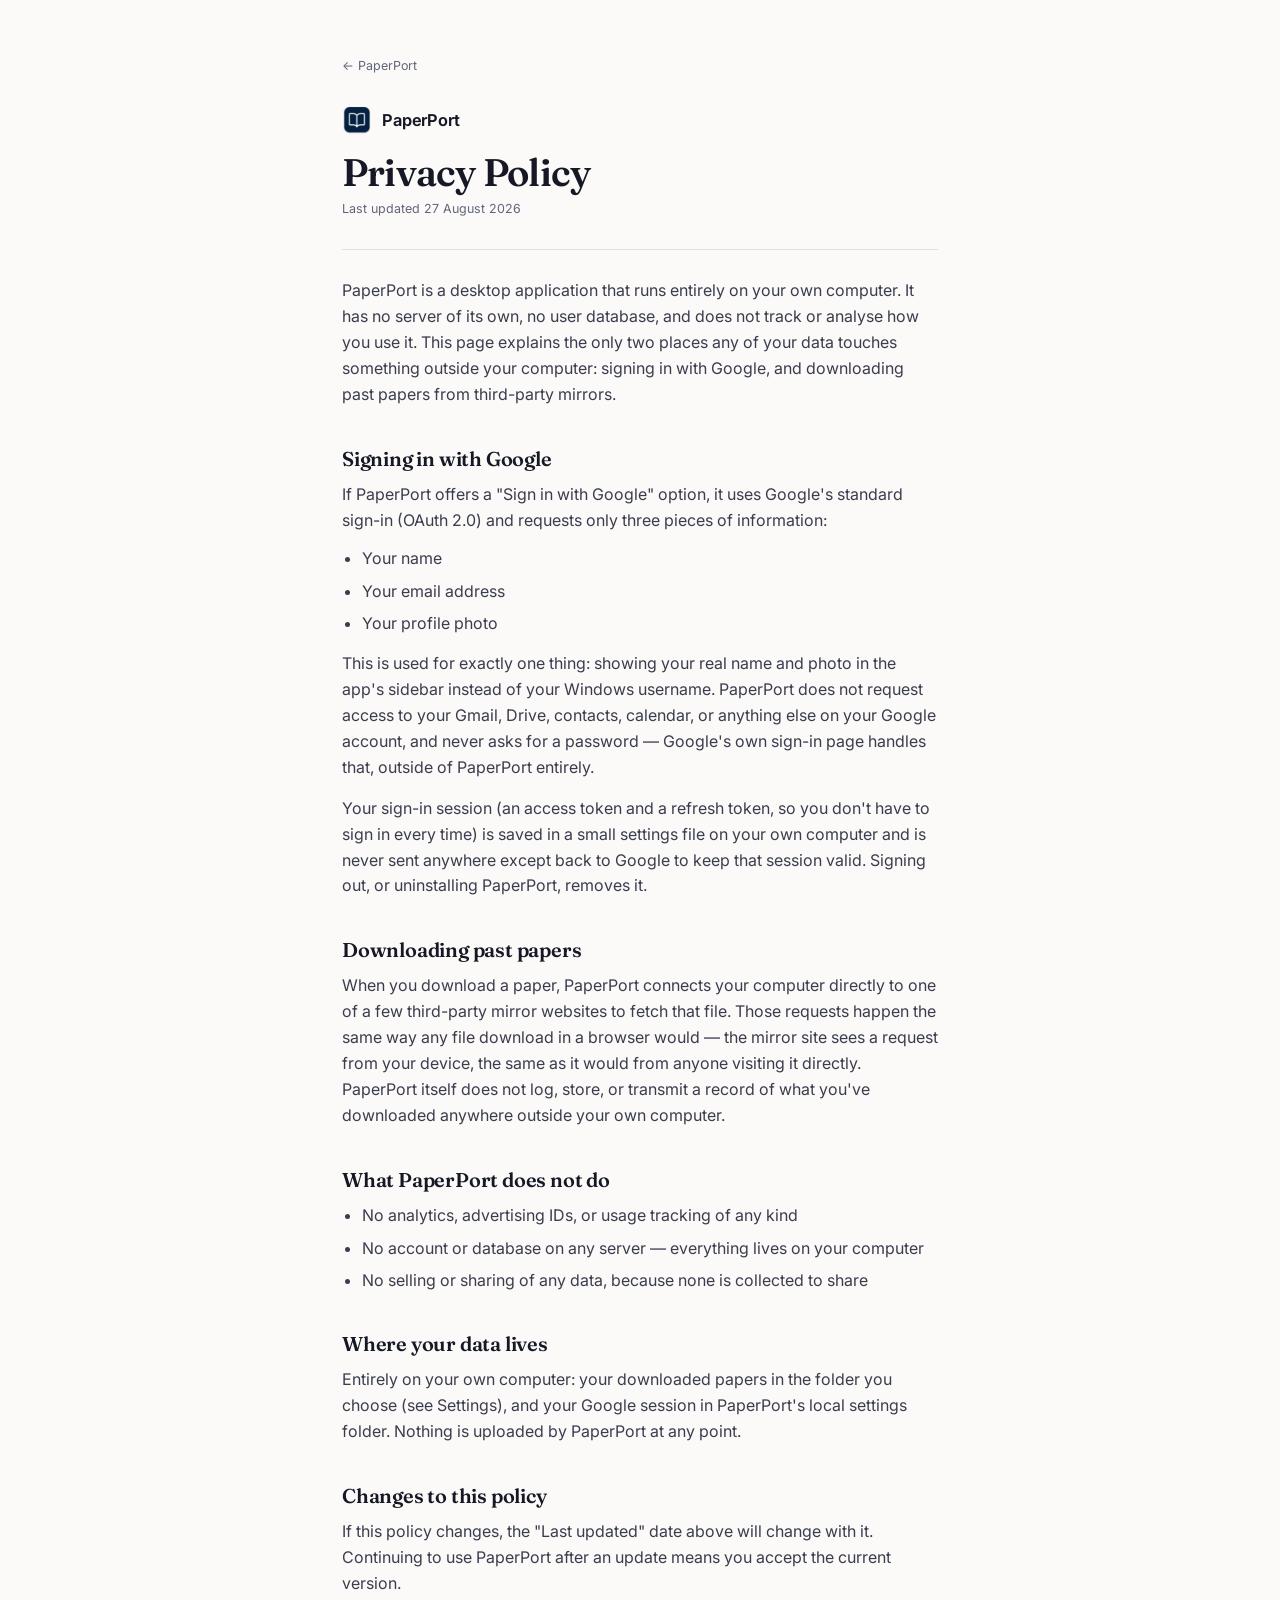
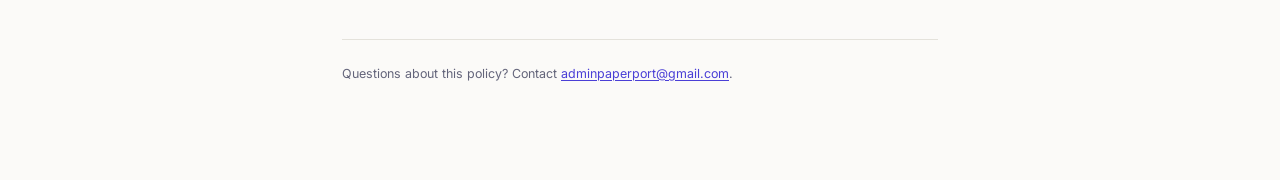
==== commit fb86efc8: "Tighten and elevate the editorial site (no redesign) Refinement of the Fraunces/Inter editorial desi" ====
--- a/privacy.html
+++ b/privacy.html
@@ -4,40 +4,15 @@
 <meta charset="utf-8">
 <meta name="viewport" content="width=device-width,initial-scale=1">
 <title>Privacy Policy — PaperPort</title>
+<meta name="description" content="How PaperPort handles your data: it runs entirely on your own computer, with no server, no database, and no tracking.">
 <link rel="icon" href="icon.png">
 <link rel="preconnect" href="https://fonts.googleapis.com">
 <link rel="preconnect" href="https://fonts.gstatic.com" crossorigin>
-<link href="https://fonts.googleapis.com/css2?family=Fraunces:opsz,wght@9..144,500;9..144,600&family=Inter:wght@400;500;600;700&display=swap" rel="stylesheet">
-<style>
-  :root{
-    --primary:#4a3fd6; --ink:#171826; --muted:#66677e; --bg:#fbfaf8;
-    --line:#e5e3dd;
-  }
-  *{box-sizing:border-box}
-  body{
-    margin:0; background:var(--bg); color:var(--ink);
-    font-family:'Inter',-apple-system,BlinkMacSystemFont,"Segoe UI",Roboto,sans-serif;
-    line-height:1.65; -webkit-font-smoothing:antialiased;
-  }
-  h1,.serif{font-family:'Fraunces',Georgia,serif}
-  a{color:var(--primary)}
-  .wrap{max-width:680px; margin:0 auto; padding:52px 28px 90px}
-  .back{display:inline-flex; align-items:center; gap:6px; font-size:.85rem; color:var(--muted); text-decoration:none; margin-bottom:28px}
-  .back:hover{color:var(--ink)}
-  .brand{display:flex; align-items:center; gap:10px; margin-bottom:6px}
-  .brand img{width:30px; height:30px; border-radius:8px}
-  .brand strong{font-size:1.02rem}
-  .updated{color:var(--muted); font-size:.85rem; margin:0 0 36px}
-  h1{font-size:2.1rem; font-weight:600; letter-spacing:-.01em; margin:14px 0 6px}
-  h2{font-size:1.05rem; font-weight:700; margin:36px 0 10px; letter-spacing:-.005em}
-  p, li{color:#3b3c4d; font-size:.98rem}
-  ul{padding-left:20px}
-  .lead{font-size:1.05rem; color:var(--muted); border-top:1px solid var(--line); padding-top:24px; margin-top:8px}
-  .contact{color:var(--muted); font-size:.9rem; margin-top:40px; padding-top:24px; border-top:1px solid var(--line)}
-</style>
+<link href="https://fonts.googleapis.com/css2?family=Fraunces:ital,opsz,wght@0,9..144,500;0,9..144,600;1,9..144,500;1,9..144,600&family=Inter:wght@400;500;600;700&display=swap" rel="stylesheet">
+<link rel="stylesheet" href="styles.css">
 </head>
 <body>
-<div class="wrap">
+<div class="legal">
   <a class="back" href="index.html">← PaperPort</a>
   <div class="brand"><img src="icon.png" alt=""><strong>PaperPort</strong></div>
   <h1>Privacy Policy</h1>
--- a/styles.css
+++ b/styles.css
@@ -0,0 +1,209 @@
+/* PaperPort site — shared editorial style.
+   Identity carried forward from the Fraunces/Inter design: warm paper ground,
+   italic display serif, ink-black actions, hairline-ruled sections. This pass
+   tightens type scale, spacing rhythm and browser surfaces, drops the eyebrow
+   labels, and makes the section numbers and the product figure carry weight. */
+
+:root{
+  --primary:#4a3fd6; --primary-dark:#372fa8;
+  --ink:#171826; --body:#3b3c4d; --muted:#63647a;
+  --bg:#fbfaf8; --surface:#ffffff;
+  --line:#e4e2db; --line-soft:#eeece7;
+  --paper:#fff9ec; --paper-line:#e9dfc2;
+  --shadow-fig:0 1px 2px rgba(23,24,38,.05), 0 4px 10px -6px rgba(23,24,38,.12);
+  --fs-meta:.78rem;
+  --measure:38rem;
+}
+
+*,*::before,*::after{box-sizing:border-box}
+html{scroll-behavior:smooth}
+@media (prefers-reduced-motion:reduce){
+  html{scroll-behavior:auto}
+  *{transition-duration:.01ms !important; animation-duration:.01ms !important}
+}
+body{
+  margin:0; background:var(--bg); color:var(--body);
+  font-family:'Inter',-apple-system,BlinkMacSystemFont,"Segoe UI",Roboto,sans-serif;
+  font-size:16px; line-height:1.6; -webkit-font-smoothing:antialiased; text-rendering:optimizeLegibility;
+}
+h1,h2,.serif{font-family:'Fraunces','Iowan Old Style',Georgia,serif; color:var(--ink)}
+h1,h2{font-weight:600; letter-spacing:-.02em; line-height:1.1; text-wrap:balance}
+h3{font-weight:600; letter-spacing:-.005em; color:var(--ink)}
+p{margin:0}
+img{max-width:100%; display:block}
+
+a{color:var(--primary); text-underline-offset:2px; text-decoration-thickness:.06em}
+a:hover{color:var(--primary-dark)}
+::selection{background:#e7e2ff; color:var(--ink)}
+:focus-visible{outline:2px solid var(--primary); outline-offset:3px; border-radius:3px}
+::-webkit-scrollbar{width:12px; height:12px}
+::-webkit-scrollbar-thumb{background:var(--line); border-radius:99px; border:3px solid var(--bg); background-clip:content-box}
+::-webkit-scrollbar-thumb:hover{background:#d3d0c6; background-clip:content-box}
+
+.wrap{max-width:1060px; margin:0 auto; padding:0 30px}
+
+/* ---------------- Header ---------------- */
+.site-head{
+  display:flex; align-items:center; justify-content:space-between;
+  padding:24px 0; border-bottom:1px solid var(--line-soft);
+}
+.brand{display:flex; align-items:center; gap:11px; text-decoration:none; color:var(--ink)}
+.brand img{width:29px; height:29px; border-radius:7px}
+.brand strong{font-size:1.02rem; letter-spacing:-.01em; font-weight:650}
+.nav{display:flex; align-items:center; gap:30px; font-size:var(--fs-meta)}
+.nav a{color:var(--muted); text-decoration:none}
+.nav a:hover{color:var(--ink)}
+.nav .nav-dl{
+  color:var(--ink); border:1px solid var(--line); border-radius:9px;
+  padding:8px 15px; font-weight:600; transition:border-color .15s ease, color .15s ease;
+}
+.nav .nav-dl:hover{border-color:var(--ink)}
+@media (max-width:600px){ .nav a.plain{display:none} .nav{gap:0} }
+
+/* ---------------- Buttons ---------------- */
+.btn{
+  display:inline-flex; align-items:center; gap:10px; padding:14px 24px; border-radius:11px;
+  font-weight:600; font-size:1rem; line-height:1; text-decoration:none;
+  border:1px solid transparent; transition:background .15s ease, transform .15s ease;
+}
+.btn svg{flex:none}
+.btn-primary{background:var(--ink); color:#fff}
+.btn-primary:hover{background:#000; color:#fff; transform:translateY(-1px)}
+
+/* ---------------- Hero ---------------- */
+.hero{
+  display:grid; grid-template-columns:1.02fr .98fr; gap:60px; align-items:center;
+  padding:70px 0 86px;
+}
+.hero h1{font-size:clamp(2.5rem, 5.2vw, 3.5rem); margin:0 0 22px}
+.hero h1 em{font-style:italic; color:var(--primary)}
+.hero-lede{font-size:1.125rem; line-height:1.55; color:var(--body); max-width:27rem; margin:0 0 32px}
+.hero-actions{display:flex; align-items:center; gap:20px; flex-wrap:wrap}
+.hero-jump{color:var(--muted); font-size:var(--fs-meta); text-decoration:none; border-bottom:1px solid var(--line); padding-bottom:2px}
+.hero-jump:hover{color:var(--ink); border-color:var(--ink)}
+.hero-fine{color:var(--muted); font-size:var(--fs-meta); margin:24px 0 0}
+.hero-fine .sep{margin:0 8px; color:var(--paper-line)}
+
+/* ---------------- Product figure (an editorial plate, not a screenshot) ---- */
+.figure{
+  margin:0; background:var(--paper); border:1px solid var(--paper-line); border-radius:14px;
+  box-shadow:var(--shadow-fig); padding:15px;
+}
+.fig-app{
+  background:var(--surface); border:1px solid var(--line);
+  border-radius:9px; display:grid; grid-template-columns:120px 1fr; overflow:hidden;
+  font-size:var(--fs-meta);
+}
+.fig-rail{background:#faf9f6; border-right:1px solid var(--line-soft); padding:15px 11px}
+.fig-rail b{display:block; font-size:var(--fs-meta); color:var(--ink); margin-bottom:13px; font-weight:650}
+.fig-rail span{display:block; padding:7px 9px; border-radius:6px; color:var(--muted); margin-bottom:3px; font-size:var(--fs-meta); white-space:nowrap}
+.fig-rail span.on{background:#efecff; color:var(--primary); font-weight:600}
+.fig-main{padding:17px 18px}
+.fig-steps{display:flex; align-items:center; gap:6px; margin-bottom:17px}
+.fig-steps i{
+  width:20px; height:20px; border-radius:50%; display:grid; place-items:center;
+  font-style:normal; font-weight:700; font-size:var(--fs-meta); background:#efecff; color:var(--primary);
+}
+.fig-steps i.done{background:var(--primary); color:#fff}
+.fig-steps i.now{box-shadow:0 0 0 3px #e7e2ff}
+.fig-steps u{flex:1; height:1px; background:var(--line); text-decoration:none}
+.fig-label{font-size:var(--fs-meta); font-weight:600; letter-spacing:.08em; text-transform:uppercase; color:var(--muted); margin-bottom:5px}
+.fig-sel{color:var(--ink); font-weight:600; font-size:1rem; margin-bottom:3px}
+.fig-sub{color:var(--muted); font-size:var(--fs-meta); margin-bottom:16px}
+.fig-arrow{
+  display:flex; align-items:center; gap:9px; color:var(--muted); font-size:var(--fs-meta);
+  letter-spacing:.05em; text-transform:uppercase; margin:0 0 11px;
+}
+.fig-arrow::before,.fig-arrow::after{content:""; height:1px; background:var(--line); flex:1}
+.fig-file{
+  display:flex; align-items:center; gap:10px; padding:11px 12px; border:1px solid var(--line);
+  border-radius:8px; margin-bottom:8px; background:#fff;
+}
+.fig-file svg{flex:none; color:var(--primary)}
+.fig-file span{display:block; color:var(--muted); font-size:var(--fs-meta); line-height:1.45}
+.fig-file b{display:block; font-size:.9375rem; color:var(--ink); font-weight:600; margin-bottom:1px}
+
+/* ---------------- Sections ---------------- */
+.section{padding:8px 0 88px}
+.section-head{max-width:34rem; margin:0 0 34px}
+.section-head h2{font-size:clamp(1.9rem, 3.2vw, 2.25rem); margin:0 0 13px}
+.section-head p{color:var(--body); font-size:1.125rem; line-height:1.55; margin:0}
+
+/* How it works — numbered because the order is the instruction */
+.steps{display:grid; grid-template-columns:repeat(3,1fr); border-top:1px solid var(--line)}
+/* First cell flush-left with the headline; rules sit between cells. The 0 here
+   is deliberate section-edge alignment, not cramped text. */
+.step{padding:30px 34px 34px 0}
+.step:not(:last-child){border-right:1px solid var(--line)}
+.step:last-child{padding-right:0}
+.step-n{
+  font-family:'Fraunces',Georgia,serif; font-style:italic; font-weight:600;
+  font-size:1.2rem; color:var(--primary); line-height:1;
+}
+.step-n::after{content:""; display:block; width:28px; height:2px; background:var(--ink); margin:14px 0 18px}
+.step h3{margin:0 0 9px; font-size:1.125rem}
+.step p{margin:0; color:var(--body); font-size:1rem; line-height:1.55}
+
+/* Feature list — plain hairline rows, no icons, no cards */
+.list{border-top:1px solid var(--line)}
+.row{
+  display:grid; grid-template-columns:15rem 1fr; gap:40px; padding:30px 0;
+  border-bottom:1px solid var(--line);
+}
+.row h3{margin:0; font-size:1.125rem}
+.row p{margin:0; color:var(--body); font-size:1rem; line-height:1.55; max-width:var(--measure)}
+
+/* ---------------- Closing band ---------------- */
+.close{
+  background:var(--ink); border-radius:18px; padding:52px 48px; margin:4px 0 0;
+  display:flex; align-items:center; justify-content:space-between; gap:28px; flex-wrap:wrap;
+}
+.close h2{color:#fff; font-size:1.75rem; margin:0 0 8px}
+.close p{color:#a9aabd; margin:0; font-size:var(--fs-meta)}
+.close .btn-primary{background:#fff; color:var(--ink)}
+.close .btn-primary:hover{background:#f0f0f4; color:var(--ink)}
+
+/* ---------------- Footer ---------------- */
+.site-foot{border-top:1px solid var(--line-soft); margin-top:64px; padding:30px 0 56px; color:var(--muted); font-size:var(--fs-meta)}
+.site-foot .wrap{display:flex; flex-wrap:wrap; gap:14px 26px; align-items:baseline; justify-content:space-between}
+.site-foot nav{display:flex; flex-wrap:wrap; gap:8px 20px}
+.site-foot a{color:var(--muted); text-decoration:none}
+.site-foot a:hover{color:var(--ink)}
+.rights{flex-basis:100%; color:var(--muted); font-size:var(--fs-meta); line-height:1.6; max-width:44rem; opacity:.9}
+
+/* ---------------- Legal pages ---------------- */
+.legal{max-width:41rem; margin:0 auto; padding:52px 30px 96px}
+.legal .back{display:inline-flex; align-items:center; gap:6px; font-size:var(--fs-meta); color:var(--muted); text-decoration:none; margin-bottom:30px}
+.legal .back:hover{color:var(--ink)}
+.legal .brand{margin-bottom:10px}
+.legal h1{font-size:clamp(2rem, 4vw, 2.4rem); margin:16px 0 6px}
+.legal .updated{color:var(--muted); font-size:var(--fs-meta); margin:0}
+.legal .lead{
+  font-size:1rem; line-height:1.62; color:var(--body); border-top:1px solid var(--line);
+  padding-top:28px; margin:30px 0 0;
+}
+.legal h2{font-size:1.25rem; font-weight:600; letter-spacing:-.01em; margin:40px 0 0}
+.legal h2 + p, .legal h2 + ul{margin-top:12px}
+.legal p{margin:15px 0 0; font-size:1rem; line-height:1.62; max-width:var(--measure)}
+.legal ul{margin:12px 0 0; padding-left:20px; display:flex; flex-direction:column; gap:8px}
+.legal li{color:var(--body); font-size:1rem; line-height:1.55; max-width:var(--measure)}
+.legal .contact{color:var(--muted); font-size:var(--fs-meta); margin-top:42px; padding-top:24px; border-top:1px solid var(--line)}
+
+/* ---------------- Responsive ---------------- */
+@media (max-width:860px){
+  .hero{grid-template-columns:1fr; gap:44px; padding:52px 0 64px}
+  .hero-lede{max-width:none}
+  .steps{grid-template-columns:1fr}
+  .step{padding:26px 0 28px}
+  .step:not(:last-child){border-right:none; border-bottom:1px solid var(--line)}
+  .row{grid-template-columns:1fr; gap:8px}
+  .section{padding:8px 0 64px}
+  .close{padding:38px 28px}
+}
+@media (max-width:560px){
+  .wrap{padding:0 22px}
+  .fig-app{grid-template-columns:1fr}
+  .fig-rail{display:flex; gap:6px; border-right:0; border-bottom:1px solid var(--line-soft)}
+  .fig-rail b{display:none}
+  .fig-rail span{margin:0}
+}
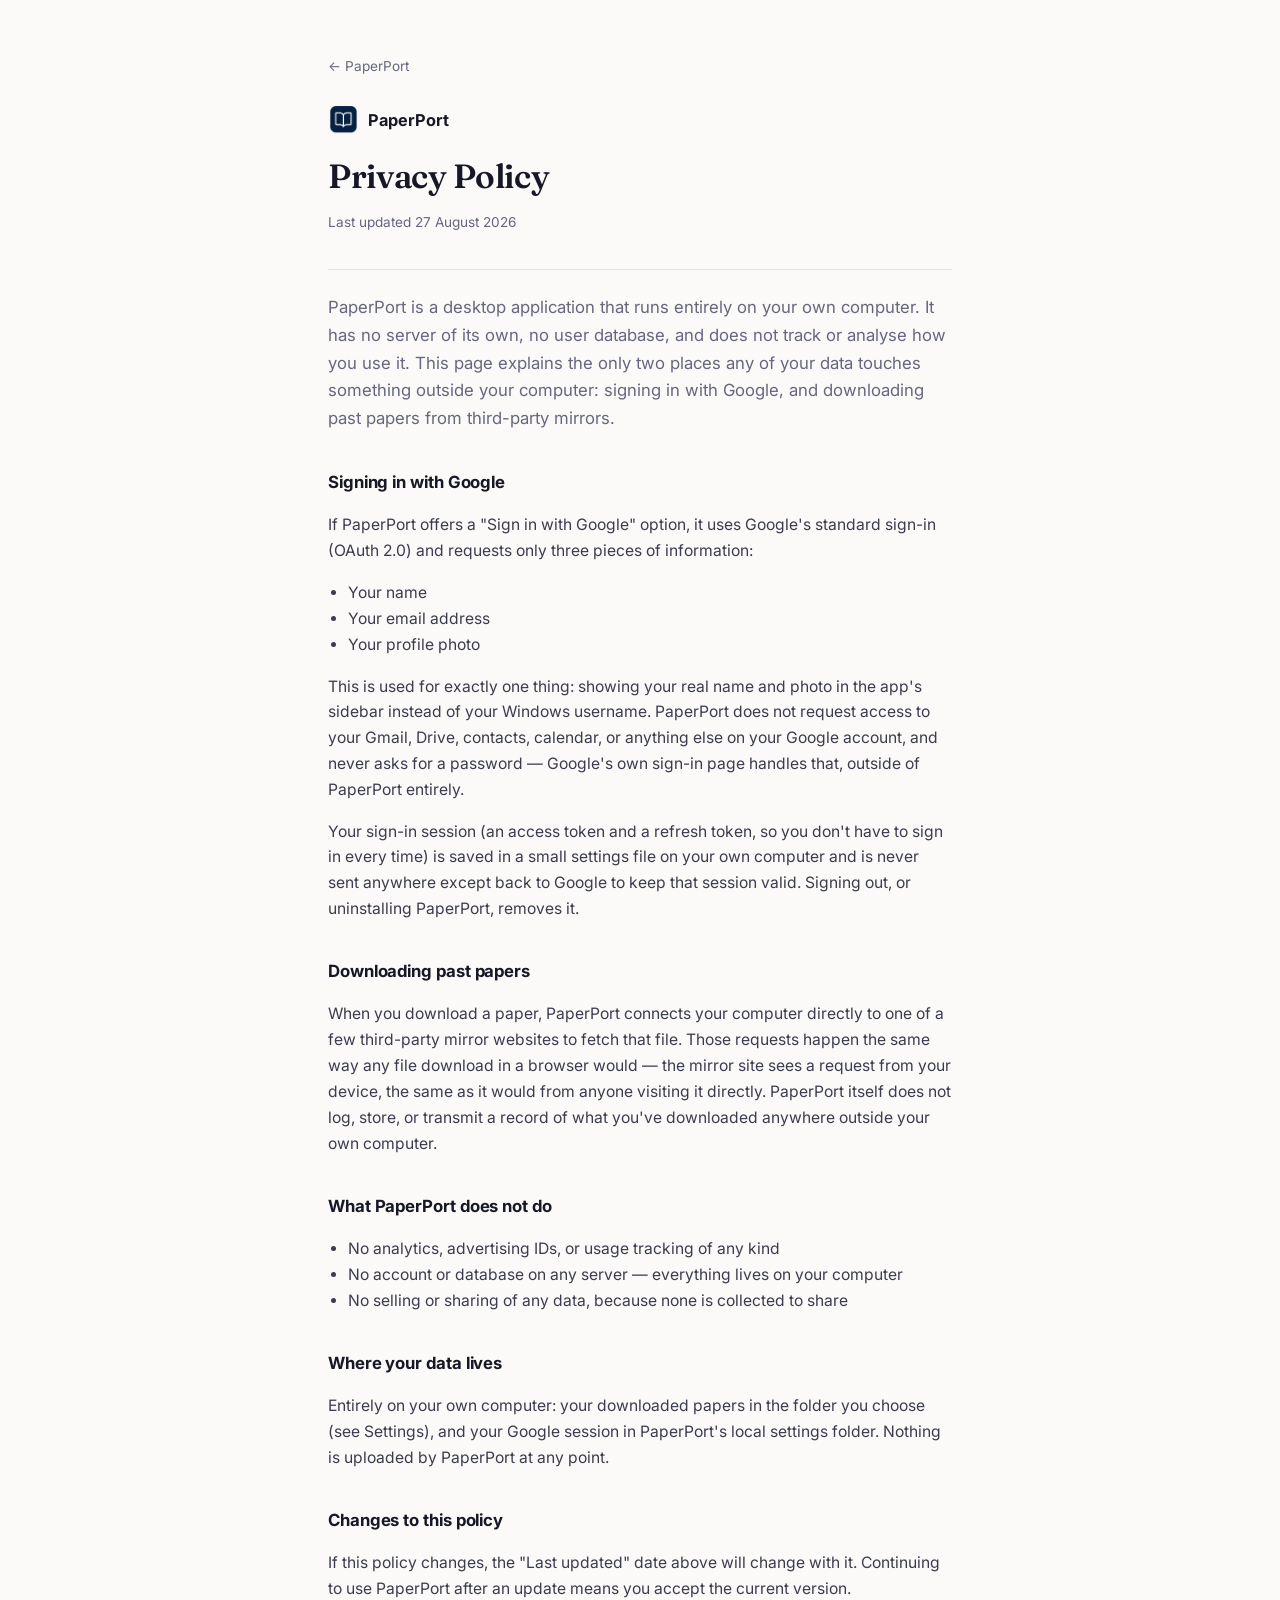
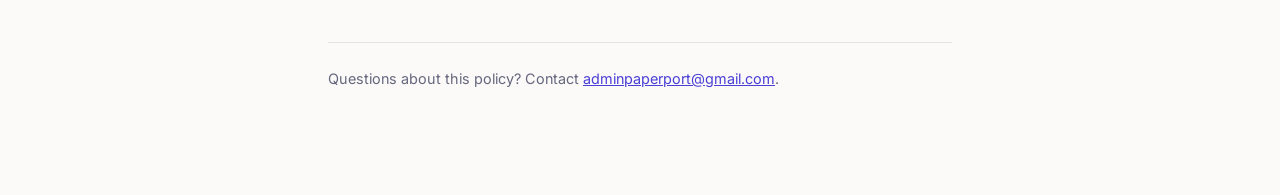
==== commit e0c3c781: "Revert Back" ====
--- a/privacy.html
+++ b/privacy.html
@@ -4,15 +4,40 @@
 <meta charset="utf-8">
 <meta name="viewport" content="width=device-width,initial-scale=1">
 <title>Privacy Policy — PaperPort</title>
-<meta name="description" content="How PaperPort handles your data: it runs entirely on your own computer, with no server, no database, and no tracking.">
 <link rel="icon" href="icon.png">
 <link rel="preconnect" href="https://fonts.googleapis.com">
 <link rel="preconnect" href="https://fonts.gstatic.com" crossorigin>
-<link href="https://fonts.googleapis.com/css2?family=Fraunces:ital,opsz,wght@0,9..144,500;0,9..144,600;1,9..144,500;1,9..144,600&family=Inter:wght@400;500;600;700&display=swap" rel="stylesheet">
-<link rel="stylesheet" href="styles.css">
+<link href="https://fonts.googleapis.com/css2?family=Fraunces:opsz,wght@9..144,500;9..144,600&family=Inter:wght@400;500;600;700&display=swap" rel="stylesheet">
+<style>
+  :root{
+    --primary:#4a3fd6; --ink:#171826; --muted:#66677e; --bg:#fbfaf8;
+    --line:#e5e3dd;
+  }
+  *{box-sizing:border-box}
+  body{
+    margin:0; background:var(--bg); color:var(--ink);
+    font-family:'Inter',-apple-system,BlinkMacSystemFont,"Segoe UI",Roboto,sans-serif;
+    line-height:1.65; -webkit-font-smoothing:antialiased;
+  }
+  h1,.serif{font-family:'Fraunces',Georgia,serif}
+  a{color:var(--primary)}
+  .wrap{max-width:680px; margin:0 auto; padding:52px 28px 90px}
+  .back{display:inline-flex; align-items:center; gap:6px; font-size:.85rem; color:var(--muted); text-decoration:none; margin-bottom:28px}
+  .back:hover{color:var(--ink)}
+  .brand{display:flex; align-items:center; gap:10px; margin-bottom:6px}
+  .brand img{width:30px; height:30px; border-radius:8px}
+  .brand strong{font-size:1.02rem}
+  .updated{color:var(--muted); font-size:.85rem; margin:0 0 36px}
+  h1{font-size:2.1rem; font-weight:600; letter-spacing:-.01em; margin:14px 0 6px}
+  h2{font-size:1.05rem; font-weight:700; margin:36px 0 10px; letter-spacing:-.005em}
+  p, li{color:#3b3c4d; font-size:.98rem}
+  ul{padding-left:20px}
+  .lead{font-size:1.05rem; color:var(--muted); border-top:1px solid var(--line); padding-top:24px; margin-top:8px}
+  .contact{color:var(--muted); font-size:.9rem; margin-top:40px; padding-top:24px; border-top:1px solid var(--line)}
+</style>
 </head>
 <body>
-<div class="legal">
+<div class="wrap">
   <a class="back" href="index.html">← PaperPort</a>
   <div class="brand"><img src="icon.png" alt=""><strong>PaperPort</strong></div>
   <h1>Privacy Policy</h1>
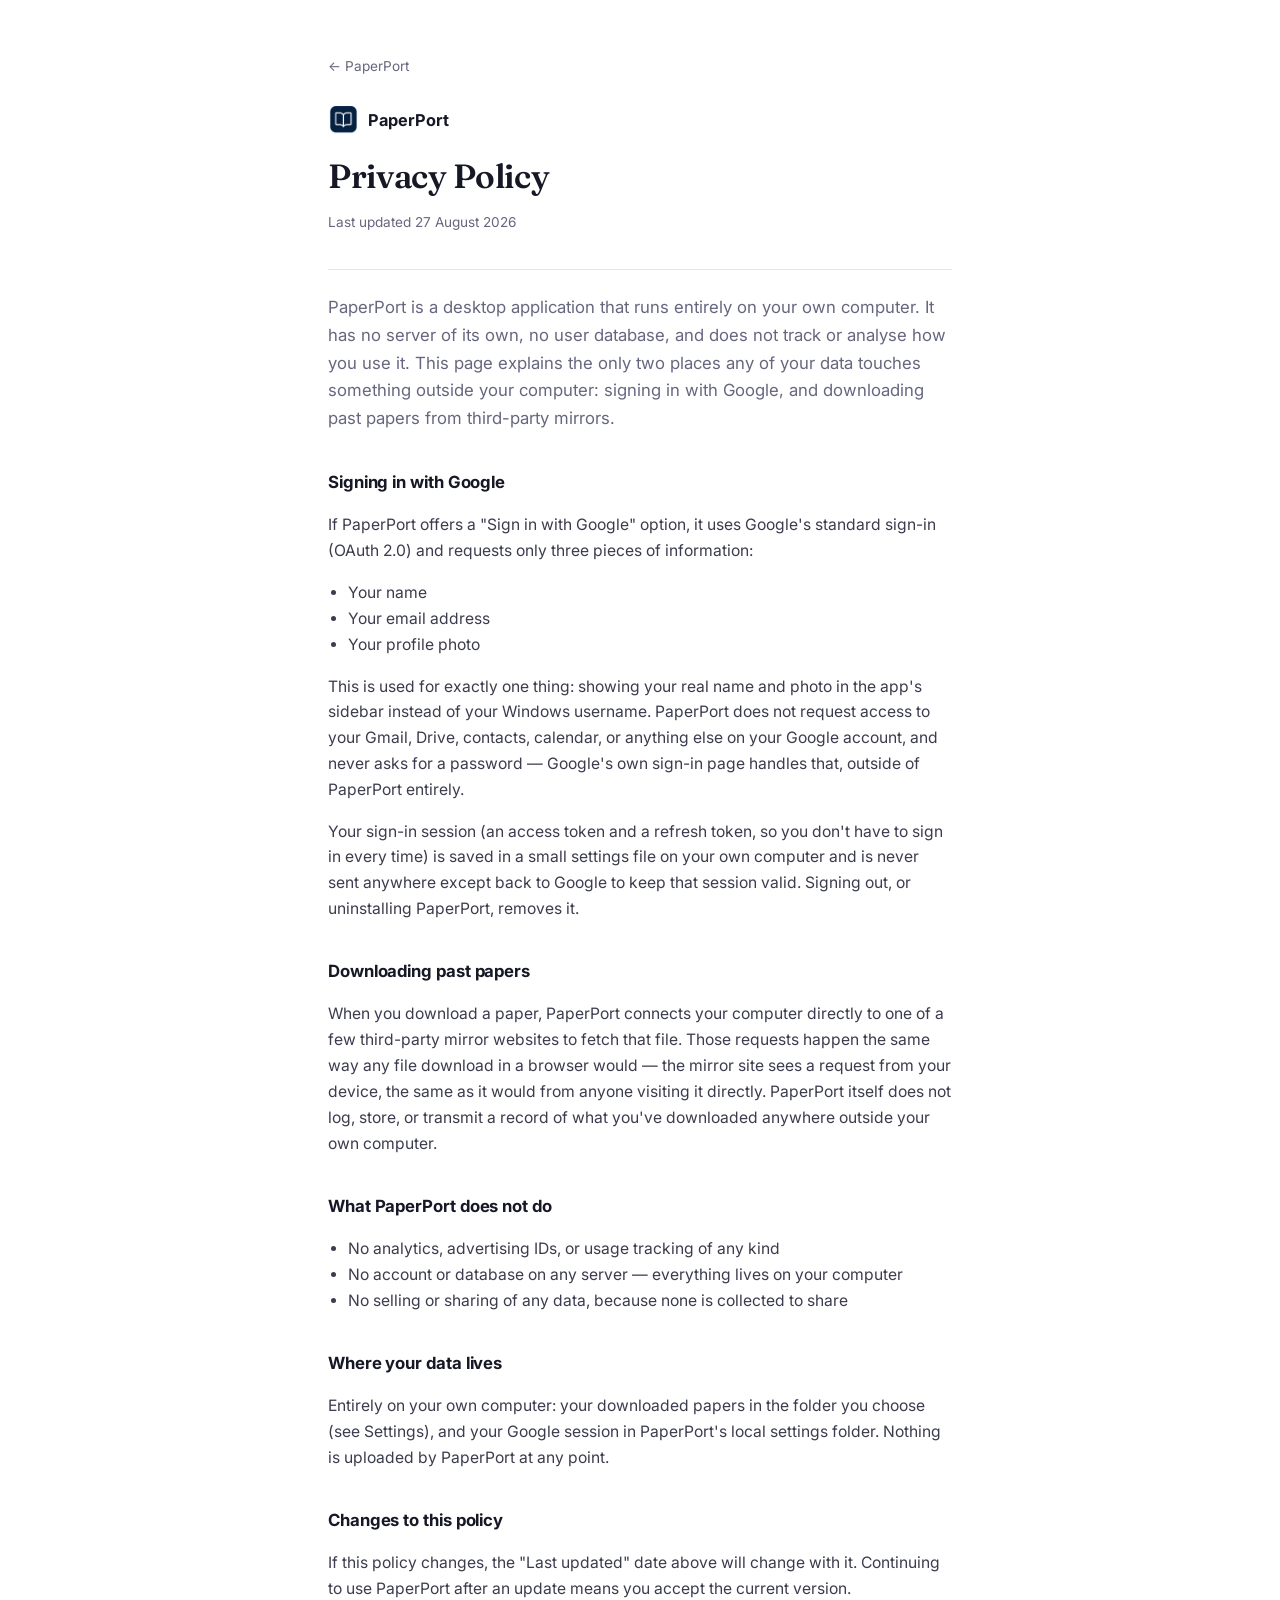
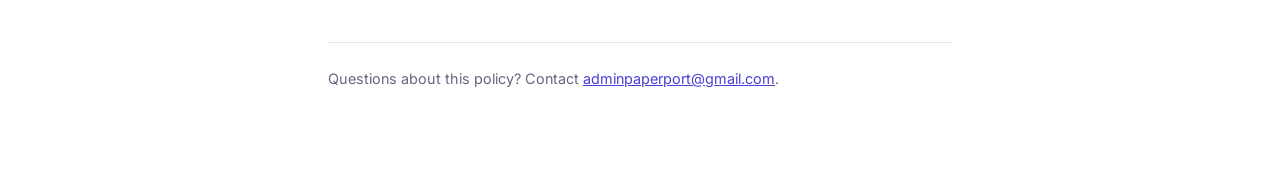
==== commit 50e9ffcc: "PaperPort V2.0.0" ====
--- a/privacy.html
+++ b/privacy.html
@@ -10,8 +10,8 @@
 <link href="https://fonts.googleapis.com/css2?family=Fraunces:opsz,wght@9..144,500;9..144,600&family=Inter:wght@400;500;600;700&display=swap" rel="stylesheet">
 <style>
   :root{
-    --primary:#4a3fd6; --ink:#171826; --muted:#66677e; --bg:#fbfaf8;
-    --line:#e5e3dd;
+    --primary:#4a3fd6; --ink:#171826; --muted:#66677e; --bg:#ffffff;
+    --line:#e6e6ea;
   }
   *{box-sizing:border-box}
   body{
